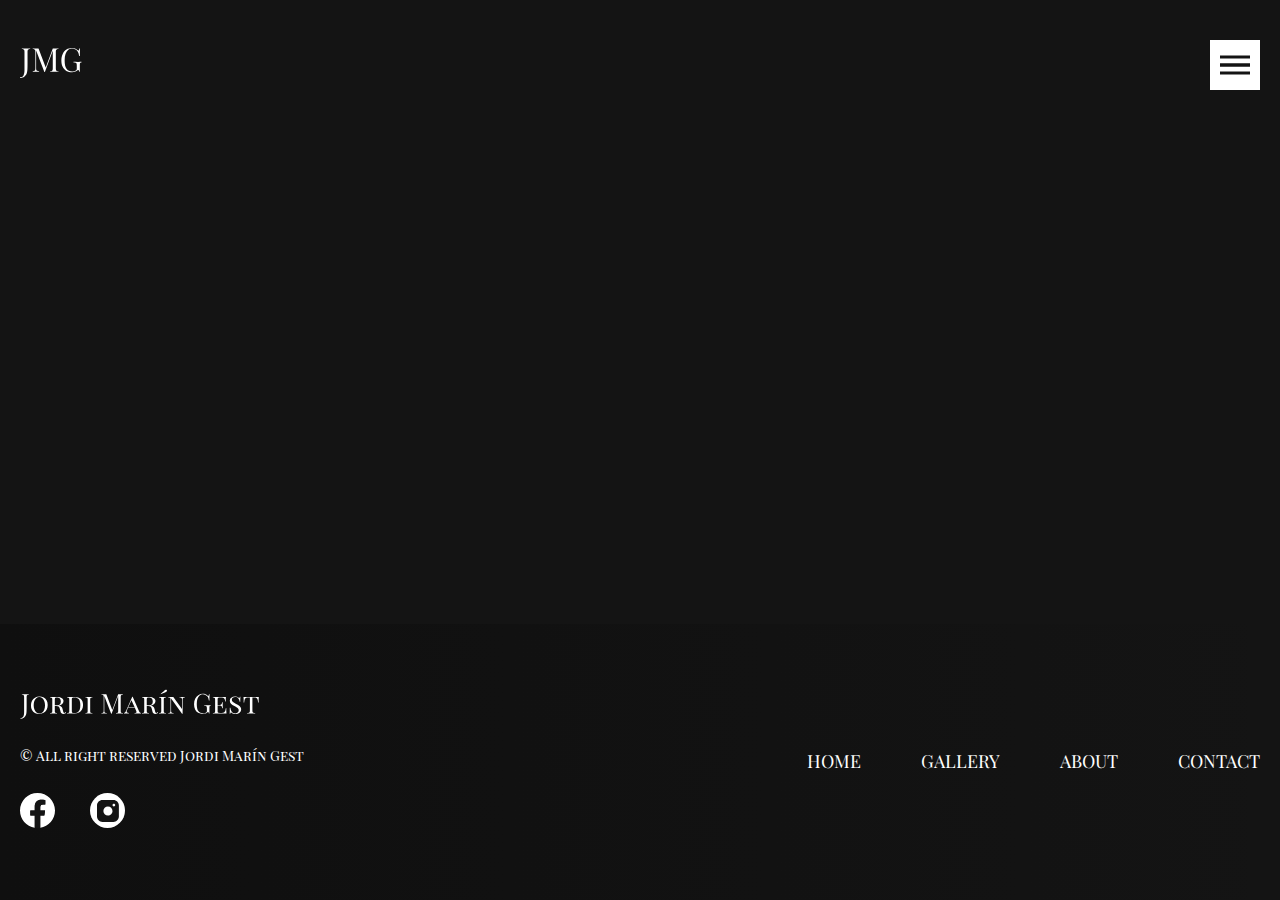
==== about.html @ 3aa8f5f9 "add gallery" ====
<!DOCTYPE html>
<html lang="en">

<head>
  <meta charset="UTF-8">
  <meta http-equiv="X-UA-Compatible" content="IE=edge">
  <meta name="viewport" content="width=device-width, initial-scale=1.0">
  <title>Jordi Marin Gest</title>
  <link rel="icon" type="image/x-icon" href="img/favicon.png">
  <link rel="stylesheet" href="css/lib/aos.css">
  <link rel="stylesheet" href="css/lib/fancybox.css">
  <link rel="stylesheet" href="css/style.css">
</head>

<body>
  <div class="pagewrapper">
    <header class="header">
      <div class="container">
        <div class="header__inner">
          <div class="header__logo" data-aos="fade">
            <a href="index.html">
              <img src="img/svg/logo_short.svg" alt="icon">
            </a>
          </div>
          <div class="header__burger">
            <button class="burger burger2">
              <span></span>
            </button>
          </div>
          <div class="header__menu">
            <ul class="menu">
              <li>
                <a href="#">
                  home
                </a>
              </li>
              <li>
                <a href="#">
                  about
                </a>
              </li>
              <li>
                <a href="#">
                  GALLERY
                </a>
              </li>
              <li>
                <a href="#">
                  contact
                </a>
              </li>
            </ul>
            <ul class="socials">
              <li>
                <a href="https://www.facebook.com/profile.php?id=100067167840448">
                  <img src="img/svg/facebook.svg" alt="">
                </a>
              </li>
              <li>
                <a href="https://www.instagram.com/jordimaringest/?hl=en">
                  <img src="img/svg/instagram.svg" alt="">
                </a>
              </li>
            </ul>
          </div>
        </div>
      </div>
    </header>

    <main class="main">

      <section class="aboutpage">
        <div class="container">
          <div class="container">

          </div>
        </div>
      </section>


    </main>

    <footer class="footer">
      <div class="container">
        <div class="footer__inner">
          <div class="footer__left">
            <div class="footer__logo">
              <a href="index.html">
                <img src="img/svg/logo.svg" alt="logo">
              </a>
            </div>
            <div class="footer__copy">
              <p>
                © All right reserved Jordi Marín Gest
              </p>
            </div>
            <div class="footer__social">
              <ul>
                <li>
                  <a href="https://www.facebook.com/profile.php?id=100067167840448">
                    <img src="img/svg/facebook.svg" alt="icon">
                  </a>
                </li>
                <li>
                  <a href="https://www.instagram.com/jordimaringest/?hl=en">
                    <img src="img/svg/instagram.svg" alt="icon">
                  </a>
                </li>
              </ul>
            </div>

          </div>
          <div class="footer__right">
            <div class="footer__logo-mobile">
              <a href="index.html">
                <img src="img/svg/logo.svg" alt="logo">
              </a>
            </div>
            <div class="footer__menu">
              <ul>
                <li>
                  <a href="#">
                    home
                  </a>
                </li>
                <li>
                  <a href="#">
                    gallery
                  </a>
                </li>
                <li>
                  <a href="#">
                    about
                  </a>
                </li>
                <li>
                  <a href="#">
                    contact
                  </a>
                </li>
              </ul>
            </div>
          </div>
        </div>
      </div>
    </footer>
  </div>


  <script src="js/lib/jquery.js"></script>
  <script src="js/lib/aos.js"></script>
  <script src="js/lib/fancybox.umd.js"></script>
  <script src="js/main.js"></script>


</body>

</html>
---- css/style.css ----
@import url("https://fonts.googleapis.com/css2?family=Playfair+Display+SC:wght@400;700&family=Playfair+Display:wght@400;500&display=swap");html{-webkit-box-sizing:border-box;box-sizing:border-box}*,:after,:before{-webkit-box-sizing:inherit;box-sizing:inherit}body,html{height:100%}a{text-decoration:none;color:inherit}a:hover{color:inherit}button:focus,input:focus{outline:transparent}li{margin:0;padding:0;list-style:none}h1,h2,h3,h4,h5,h6,li,ol,p,ul{margin:0;padding:0}body{margin:0;padding:0;position:relative;overflow-x:hidden;min-width:320px;max-width:100vw;cursor:default;font-weight:400;background:#141414;font-family:"Playfair Display",serif}.main{-webkit-box-flex:1;-ms-flex:1 1 auto;flex:1 1 auto}.pagewrapper{min-height:100%;display:-webkit-box;display:-ms-flexbox;display:flex;-webkit-box-orient:vertical;-webkit-box-direction:normal;-ms-flex-direction:column;flex-direction:column;position:relative;overflow:hidden}.container{padding:0 20px;max-width:1460px;width:100%;margin:0 auto}@media (max-width:1200px){.container{max-width:1140px}}@media (max-width:992px){.container{max-width:960px}}@media (max-width:768px){.container{max-width:720px}}@media (max-width:576px){.container{padding:0 12px;max-width:540px}}.heroscreen{width:100%;height:100vh;background-attachment:fixed;background-position:center;background-size:cover}.heroscreen img{width:100%;height:100%}.about{padding:90px 0 130px;background-attachment:fixed;background-position:center;background-size:cover}.about__inner{text-align:center}.about__inner-photo{width:270px;height:270px;overflow:hidden;margin:0 auto 56px}.about__inner-photo img{width:100%;height:100%;-o-object-fit:cover;object-fit:cover;-o-object-position:center;object-position:center}.about__inner-title h2{color:#FFF;font-size:26px;font-style:normal;font-weight:500;line-height:170%;text-transform:uppercase;margin-bottom:25px}.about__inner-content{max-width:1010px;text-align:center;margin:0 auto 40px}.about__inner-content p{color:#FFF;font-size:18px;font-style:normal;font-weight:400;line-height:170%;margin-bottom:20px}.about__inner-btn a{display:-webkit-inline-box;display:-ms-inline-flexbox;display:inline-flex;-webkit-box-align:center;-ms-flex-align:center;align-items:center;-webkit-box-pack:center;-ms-flex-pack:center;justify-content:center;padding:12px 164px;color:#141414;font-size:18px;font-style:normal;font-weight:600;line-height:170%;text-transform:capitalize;border-radius:5px;background:#FFF;-webkit-transition:0.3s;transition:0.3s}.about__inner-btn a:hover{-webkit-transform:translateY(-6px);transform:translateY(-6px);letter-spacing:1px;background:#141414;color:#fff}.gallery{background:#141414;padding:100px 0 130px}.gallery__inner{text-align:center}.gallery__inner-title h2{color:#FFF;font-family:"Playfair Display SC",serif;font-size:40px;font-style:normal;line-height:normal;margin-bottom:70px}.gallery__inner-photo{width:410px;height:410px;overflow:hidden;border-radius:50%;margin:0 auto}.gallery__inner-photo a{display:block;-webkit-transition:0.3s;transition:0.3s}.gallery__inner-photo a:hover{-webkit-filter:brightness(60%);filter:brightness(60%)}.gallery__inner-photo img{width:100%;height:100%;-o-object-fit:cover;object-fit:cover}.contact{padding:96px 0 186px;background-attachment:fixed;background-position:center;background-size:cover}.contact__inner{width:480px;margin-left:100px}.contact__inner-title h2{color:#FFF;font-family:"Playfair Display SC",serif;font-size:40px;font-style:normal;line-height:normal;margin-bottom:40px}.contact__inner-descr{margin-bottom:40px}.contact__inner-descr p{color:#FFF;font-size:17px;font-style:normal;line-height:170%}.contact__inner-descr a{color:#C9C9C9;font-size:18px;font-style:normal;line-height:170%;-webkit-transition:0.3s;transition:0.3s}.contact__inner-descr a:hover{-webkit-filter:brightness(150%);filter:brightness(150%)}.contact__inner-form{width:100%}.contact__inner-form form{width:100%;-webkit-box-pack:justify;-ms-flex-pack:justify;justify-content:space-between;display:-webkit-box;display:-ms-flexbox;display:flex;-ms-flex-wrap:wrap;flex-wrap:wrap}.inputfield{width:49%;margin-bottom:20px}.inputfield input{width:100%;padding:15px;border-radius:5px;border:1px solid #FFF;color:#FFF;font-size:18px;font-style:normal;line-height:170%;background:transparent}.inputfield input::-webkit-input-placeholder{color:#FFF;-webkit-transition:0.3s;transition:0.3s}.inputfield input::-moz-placeholder{color:#FFF;-moz-transition:0.3s;transition:0.3s}.inputfield input:-ms-input-placeholder{color:#FFF;-ms-transition:0.3s;transition:0.3s}.inputfield input::-ms-input-placeholder{color:#FFF;-ms-transition:0.3s;transition:0.3s}.inputfield input::placeholder{color:#FFF;-webkit-transition:0.3s;transition:0.3s}.inputfield input:focus::-webkit-input-placeholder{opacity:0}.inputfield input:focus::-moz-placeholder{opacity:0}.inputfield input:focus:-ms-input-placeholder{opacity:0}.inputfield input:focus::-ms-input-placeholder{opacity:0}.inputfield input:focus::placeholder{opacity:0}.inputfield-message{margin-bottom:35px;width:100%}.inputfield-message textarea{width:100%;height:156px;resize:none;padding:15px;background:transparent;border-radius:5px;border:1px solid #FFF;color:#FFF}.inputfield-message textarea::-webkit-input-placeholder{color:#FFF;-webkit-transition:0.3s;transition:0.3s}.inputfield-message textarea::-moz-placeholder{color:#FFF;-moz-transition:0.3s;transition:0.3s}.inputfield-message textarea:-ms-input-placeholder{color:#FFF;-ms-transition:0.3s;transition:0.3s}.inputfield-message textarea::-ms-input-placeholder{color:#FFF;-ms-transition:0.3s;transition:0.3s}.inputfield-message textarea::placeholder{color:#FFF;-webkit-transition:0.3s;transition:0.3s}.inputfield-message textarea:focus::-webkit-input-placeholder{opacity:0}.inputfield-message textarea:focus::-moz-placeholder{opacity:0}.inputfield-message textarea:focus:-ms-input-placeholder{opacity:0}.inputfield-message textarea:focus::-ms-input-placeholder{opacity:0}.inputfield-message textarea:focus::placeholder{opacity:0}.formbtn{width:100%;height:55px;display:-webkit-box;display:-ms-flexbox;display:flex;-webkit-box-align:center;-ms-flex-align:center;align-items:center;-webkit-box-pack:center;-ms-flex-pack:center;justify-content:center;border-radius:5px;border:1px solid #FFF;color:#FFF;font-size:18px;font-style:normal;font-weight:600;line-height:170%;outline:none;background:transparent;-webkit-transition:0.3s;transition:0.3s}.formbtn:hover{-webkit-transform:translateY(-8px);transform:translateY(-8px);letter-spacing:2px;background:#fff;color:#141414}@media (max-width:992.8px){.contact{background-position:80%,0%;padding:80px 0 100px;position:relative}.contact:after{content:"";position:absolute;top:0;left:0;height:100%;width:100%;background:linear-gradient(89deg,#0F0F0F 0%,rgba(20,20,20,0) 100%)}.contact__inner{position:relative;z-index:2}.contact__inner-title h2{font-size:38px}.gallery__inner-title h2{font-size:38px}.gallery__inner-photo{width:330px;height:330px}.gallery{padding:60px 0 100px}}@media (max-width:767.8px){.contact__inner{width:100%;margin:0}.gallery__inner-title h2{font-size:36px}.about__inner-content p{font-size:16px;margin-bottom:10px}.about{padding:85px 0 85px}.about__inner-photo{width:200px;height:200px;margin:0 auto 40px}}@media (max-width:575.8px){.contact{padding:55px 0 80px}.inputfield{width:100%}.inputfield-message{margin-bottom:25px}.contact__inner-title h2{font-size:30px;margin-bottom:30px}.gallery{padding:50px 0 80px}.gallery__inner-photo{width:293px;height:293px}.gallery__inner-title h2{font-size:30px;margin-bottom:75px}.about__inner-photo{width:168px;height:168px;margin:0 auto 30px}.about__inner-content p{font-size:15px}.about__inner-content{margin:0 auto 30px}.about__inner-title h2{font-size:24px;margin-bottom:20px}.about__inner-btn a{font-size:16px;font-weight:500;padding:10px;width:100%}}.gallerypage{padding:130px 0 175px}.gallerypage__title{margin-bottom:39px;text-align:center;padding:0 20px}.gallerypage__title h1{color:#FFF;font-family:"Playfair Display SC",serif;font-size:50px;font-style:normal;line-height:normal}.gallerypage__inner{display:-webkit-box;display:-ms-flexbox;display:flex;-webkit-box-align:center;-ms-flex-align:center;align-items:center;-ms-flex-wrap:wrap;flex-wrap:wrap;gap:31px}.gallerypage__item{width:calc(25% - 24px);border-radius:20px;overflow:hidden;max-height:331px;height:21vw}.gallerypage__item a{display:block;position:relative}.gallerypage__item span{position:absolute;cursor:pointer;top:0;left:0;background:rgba(0,0,0,0.7);color:#FFF;font-size:26px;font-style:normal;font-weight:600;line-height:normal;text-transform:uppercase;width:100%;height:100%;display:-webkit-box;display:-ms-flexbox;display:flex;-webkit-box-align:center;-ms-flex-align:center;align-items:center;-webkit-box-pack:center;-ms-flex-pack:center;justify-content:center;-webkit-transition:0.4s;transition:0.4s;z-index:-1;visibility:hidden;opacity:0}.gallerypage__item:hover span{z-index:1;visibility:visible;opacity:1}.gallerypage__item:hover img{-webkit-transform:scale(1.08);transform:scale(1.08)}.gallerypage__item img{width:100%;height:100%;-o-object-fit:cover;object-fit:cover;-webkit-transition:0.4s;transition:0.4s}.fancybox__button--close{border:1px solid #fff;border-radius:5px;width:50px;height:50px;top:40px;right:50px;position:absolute;-webkit-transition:0.3s;transition:0.3s}.fancybox__button--close:hover{background-color:rgba(255,255,255,0.1)}.fancybox__button--fullscreen,.fancybox__button--slideshow,.fancybox__button--thumbs,.fancybox__button--zoom,.fancybox__thumbs,.fancybox__toolbar__items--left{display:none}.fancybox__caption{padding:30px 10px 10px}.fancybox__caption h3{font-family:"Playfair Display SC",serif;color:#FFF;font-size:30px;font-style:normal;font-weight:400;line-height:normal;margin-bottom:18px}.fancybox__caption p{color:rgba(255,255,255,0.7);font-size:18px;font-style:normal;font-weight:400;line-height:170%}@media (max-width:1199.8px){.gallerypage__inner{gap:20px}.gallerypage__item{width:calc(25% - 15px)}}@media (max-width:991.8px){.gallerypage__item{width:calc(33% - 12px);height:29vw}.gallerypage{padding:120px 0 100px}.gallerypage__title{margin-bottom:25px}.gallerypage__title h1{font-size:38px}}@media (max-width:767.8px){.gallerypage__title h1{font-size:32px}.gallerypage__item{width:calc(50% - 10px);height:35vw}.gallerypage{padding:110px 0 80px}}@media (max-width:575.8px){.gallerypage__item{width:100%;height:90vw}}.header{position:fixed;z-index:5;width:100%;padding:40px 0;top:0;left:0;-webkit-transition:0.4s;transition:0.4s}.header.change-bg{background-color:rgba(0,0,0,0.9)}.header__inner{display:-webkit-box;display:-ms-flexbox;display:flex;-webkit-box-align:center;-ms-flex-align:center;align-items:center;-webkit-box-pack:justify;-ms-flex-pack:justify;justify-content:space-between}.header__logo a{display:block}.header__logo a img{height:30px;background-size:cover}.header__burger{background:#FFF;width:50px;height:50px;cursor:pointer;position:relative;z-index:99}button.burger{display:inline-block;padding:15px 10px;width:30px;height:19px;border:none;background:transparent;position:absolute;cursor:pointer;padding:0;top:50%;left:50%;-webkit-transform:translate(-50%,-50%);transform:translate(-50%,-50%)}button.burger:focus{outline:none}button.burger.burger2 span,button.burger.burger2:after,button.burger.burger2:before{width:100%;height:3px;position:absolute;display:block;background:#141414;right:0}button.burger.burger2:after,button.burger.burger2:before{content:"";-webkit-transition:0.3s width 0.4s;transition:0.3s width 0.4s}button.burger.burger2:after{top:0px;left:0px;margin-top:0px}button.burger.burger2:before{bottom:0px;right:0px;margin-bottom:0px}button.burger.burger2 span{top:50%;margin-top:-2px;-webkit-transition:-webkit-transform 0.3s;transition:-webkit-transform 0.3s;transition:transform 0.3s;transition:transform 0.3s,-webkit-transform 0.3s}button.burger.burger2 span:before{content:"";background:#141414;width:100%;height:3px;position:absolute;left:0px;-webkit-transition:-webkit-transform 0.3s;transition:-webkit-transform 0.3s;transition:transform 0.3s;transition:transform 0.3s,-webkit-transform 0.3s}button.burger.burger2.on:after{-webkit-transition:all 0.2s;transition:all 0.2s;width:0%;left:0px}button.burger.burger2.on:before{-webkit-transition:all 0.2s;transition:all 0.2s;width:0%;right:0px}button.burger.burger2.on span{-webkit-transform:rotate(45deg);transform:rotate(45deg);-webkit-transition:0.3s -webkit-transform 0.4s;transition:0.3s -webkit-transform 0.4s;transition:0.3s transform 0.4s;transition:0.3s transform 0.4s,0.3s -webkit-transform 0.4s}button.burger.burger2.on span:before{-webkit-transform:rotate(-90deg);transform:rotate(-90deg);-webkit-transition:0.3s -webkit-transform 0.4s;transition:0.3s -webkit-transform 0.4s;transition:0.3s transform 0.4s;transition:0.3s transform 0.4s,0.3s -webkit-transform 0.4s}.header__menu{position:fixed;display:-webkit-box;display:-ms-flexbox;display:flex;-webkit-box-orient:vertical;-webkit-box-direction:normal;-ms-flex-direction:column;flex-direction:column;text-align:center;-webkit-box-align:center;-ms-flex-align:center;align-items:center;-webkit-box-pack:center;-ms-flex-pack:center;justify-content:center;top:0;left:0;width:100%;height:100vh;height:100%;background:rgba(20,20,20,0.98);-webkit-transition:0.5s 0.5s;transition:0.5s 0.5s;visibility:hidden;z-index:-1;opacity:0;overflow:auto}.header__menu-wrapper{min-height:100%}.header__menu .menu li{color:#FFF;font-size:35px;font-style:normal;line-height:normal;margin-bottom:45px;opacity:0;font-family:"Playfair Display SC",serif;-webkit-transition:0.4s;transition:0.4s}.header__menu .menu li a{-webkit-transition:0.4s;transition:0.4s}.header__menu .menu li a:hover{opacity:0.6}.header__menu .socials{display:-webkit-box;display:-ms-flexbox;display:flex;-webkit-box-pack:center;-ms-flex-pack:center;justify-content:center;margin-top:35px;-webkit-transition:0.4s;transition:0.4s;opacity:0}.header__menu .socials img{width:35px;height:35px;background-size:cover}.header__menu .socials a{-webkit-filter:brightness(50%);filter:brightness(50%);-webkit-transition:0.3s;transition:0.3s}.header__menu .socials a:hover{-webkit-filter:brightness(100%);filter:brightness(100%)}.header__menu .socials li+li{margin-left:35px}.header__menu.show{opacity:1;visibility:visible;z-index:1;-webkit-transition:0.5s;transition:0.5s}.header__menu.show .menu li{opacity:1}.header__menu.show .menu li:first-child{-webkit-transition:0.8s 0.4s;transition:0.8s 0.4s}.header__menu.show .menu li:nth-child(2){-webkit-transition:0.8s 0.6s;transition:0.8s 0.6s}.header__menu.show .menu li:nth-child(3){-webkit-transition:0.8s 0.8s;transition:0.8s 0.8s}.header__menu.show .menu li:nth-child(4){-webkit-transition:0.8s 1s;transition:0.8s 1s}.header__menu.show .socials{opacity:1;-webkit-transition:0.8s 1.2s;transition:0.8s 1.2s}@media (max-width:991.8px){.header__logo a img{height:25px}}@media (max-width:767.8px){.header__menu .menu li{font-size:25px}.header{padding:30px 0}.header__burger{width:40px;height:40px}button.burger{width:24px;height:19px}}@media (max-width:374.8px){.header__logo a img{height:26px}}.footer{padding:65px 0 68px;background:-webkit-gradient(linear,left top,right top,from(#0F0F0F),to(rgba(20,20,20,0)));background:linear-gradient(90deg,#0F0F0F 0%,rgba(20,20,20,0) 100%)}.footer__inner{display:-webkit-box;display:-ms-flexbox;display:flex;-webkit-box-align:center;-ms-flex-align:center;align-items:center;-webkit-box-pack:justify;-ms-flex-pack:justify;justify-content:space-between}.footer__logo{height:30px;margin-bottom:25px}.footer__logo img{height:100%;background-size:cover}.footer__copy{margin-bottom:25px}.footer__copy p{color:#FFF;font-family:"Playfair Display SC",serif;font-size:14px;font-style:normal;line-height:170%}.footer__social ul{display:-webkit-box;display:-ms-flexbox;display:flex;-webkit-box-align:center;-ms-flex-align:center;align-items:center}.footer__social img{width:35px;height:35px;background-size:cover}.footer__social li+li{margin-left:35px}.footer__social li a{display:block;-webkit-transition:0.3s;transition:0.3s}.footer__social li a:hover{opacity:0.7}.footer__menu ul{display:-webkit-box;display:-ms-flexbox;display:flex;-webkit-box-align:center;-ms-flex-align:center;align-items:center}.footer__menu li a{color:#FFF;font-size:18px;font-style:normal;line-height:normal;text-transform:uppercase;-webkit-transition:0.3s;transition:0.3s}.footer__menu li a:hover{opacity:0.7}.footer__menu li+li{margin-left:60px}.footer__logo-mobile{display:none}@media (max-width:991.8px){.footer__logo-mobile{display:block;margin-bottom:65px}.footer__logo-mobile a{display:block;height:30px}.footer__logo-mobile a img{height:100%;background-size:cover}.footer__inner{-ms-flex-wrap:wrap;flex-wrap:wrap}.footer__logo{display:none}.footer__left{-webkit-box-ordinal-group:3;-ms-flex-order:2;order:2;width:100%;display:-webkit-box;display:-ms-flexbox;display:flex;-ms-flex-wrap:wrap;flex-wrap:wrap}.footer__social{-webkit-box-ordinal-group:2;-ms-flex-order:1;order:1;width:100%;margin-bottom:65px}.footer__copy{-webkit-box-ordinal-group:3;-ms-flex-order:2;order:2;width:100%}.footer__right{-webkit-box-ordinal-group:2;-ms-flex-order:1;order:1;width:100%;margin-bottom:65px}.footer{padding:50px 0 40px}}@media (max-width:575.8px){.footer{padding:50px 0 15px}.footer__logo-mobile a{height:30px;text-align:center}.footer__social ul{width:100%;-webkit-box-pack:center;-ms-flex-pack:center;justify-content:center}.footer__copy p{text-align:center}.footer__menu ul{-ms-flex-wrap:wrap;flex-wrap:wrap}.footer__menu ul li{width:100%;text-align:center}.footer__menu ul li+li{margin:20px 0 0}}
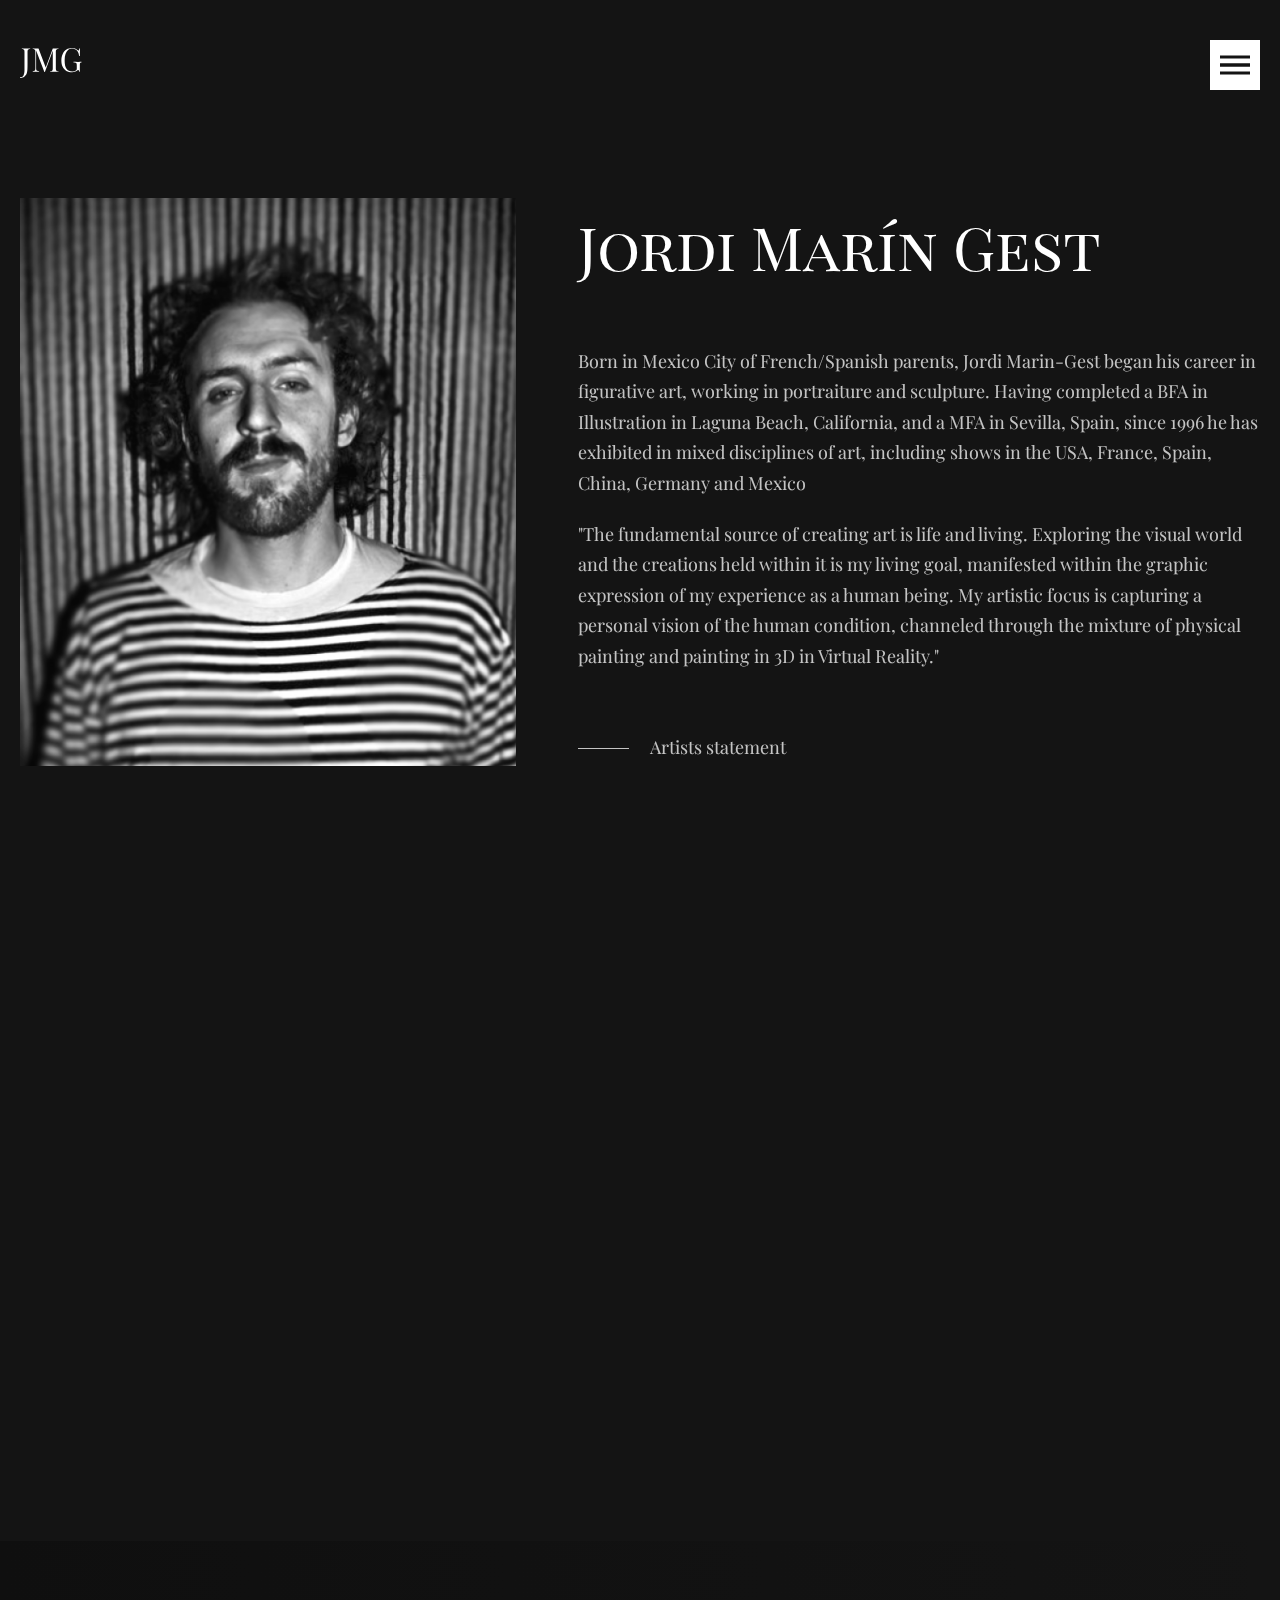
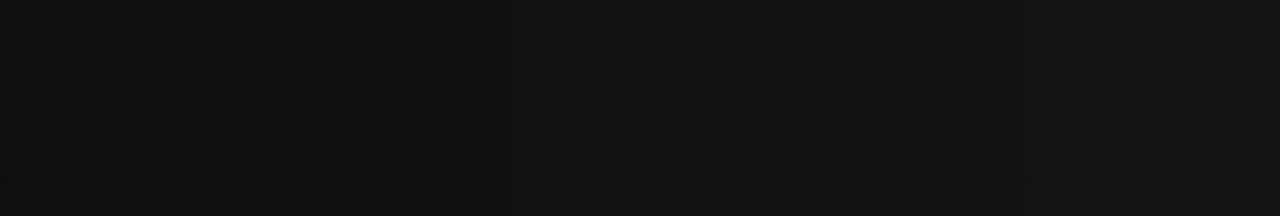
==== commit 42071836: "add about page" ====
--- a/about.html
+++ b/about.html
@@ -30,22 +30,22 @@
           <div class="header__menu">
             <ul class="menu">
               <li>
-                <a href="#">
+                <a href="index.html">
                   home
                 </a>
               </li>
               <li>
-                <a href="#">
+                <a href="about.html">
                   about
                 </a>
               </li>
               <li>
-                <a href="#">
+                <a href="gallery.html">
                   GALLERY
                 </a>
               </li>
               <li>
-                <a href="#">
+                <a href="#contact">
                   contact
                 </a>
               </li>
@@ -71,7 +71,72 @@
 
       <section class="aboutpage">
         <div class="container">
-          <div class="container">
+          <div class="aboutpage__inner">
+            <div class="aboutpage__inner-left" data-aos="fade">
+              <div class="aboutpage__mobile-title">
+                <h2>
+                  Jordi Marín Gest
+                </h2>
+              </div>
+              <img src="img/aboutpage_photo.png" alt="photo">
+            </div>
+            <div class="aboutpage__inner-right" data-aos="fade">
+              <h1>
+                Jordi Marín Gest
+              </h1>
+              <p>
+                Born in Mexico City of French/Spanish parents, Jordi Marin-Gest began his career in figurative art,
+                working in portraiture and sculpture. Having completed a BFA in Illustration in Laguna Beach,
+                California, and a MFA in Sevilla, Spain, since 1996 he has exhibited in mixed disciplines of art,
+                including shows in the USA, France, Spain, China, Germany and Mexico
+              </p>
+              <p>
+                "The fundamental source of creating art is life and living. Exploring the visual world and the creations
+                held within it is my living goal, manifested within the graphic expression of my experience as a human
+                being. My artistic focus is capturing a personal vision of the human condition, channeled through the
+                mixture of physical painting and painting in 3D in Virtual Reality."
+              </p>
+              <span>
+                Artists statement
+              </span>
+            </div>
+            <div class="aboutpage__inner-content" data-aos="fade">
+              <p>
+                Lorem ipsum dolor sit amet, consectetur adipiscing elit. Vivamus ante velit, fermentum a fringilla at,
+                pharetra non augue. Sed massa dolor, ultricies sit amet scelerisque eu, scelerisque eu ante. Nullam
+                sagittis, est sit amet fermentum euismod, leo magna blandit nisl, nec dapibus nunc enim sed magna.
+                Nullam eget lorem tempor, finibus augue nec, vestibulum ligula. Praesent tincidunt tempor quam a ornare.
+                Ut pulvinar et nunc dapibus sodales. Fusce vel urna imperdiet, consectetur tortor non, faucibus dui.
+                Vestibulum vel mollis nulla. Vivamus tempor, dolor eget rutrum porta, ipsum libero dignissim lectus, ac
+                eleifend erat turpis non justo. Sed vestibulum dolor eu ex ultrices imperdiet. Donec vel suscipit ex, in
+                suscipit dolor. Fusce posuere pretium turpis at tincidunt. Fusce facilisis nisl nec ante ultrices
+                viverra. Etiam porttitor nunc ipsum, non iaculis sem tincidunt et.
+              </p>
+              <p>
+                Pellentesque habitant morbi tristique senectus et netus et malesuada fames ac turpis egestas. Nullam
+                vehicula sed dui ac accumsan. Maecenas lacinia ante ac gravida placerat. Sed eget dolor vitae dolor
+                pulvinar ultricies id quis risus. Vivamus imperdiet tempor dui varius iaculis. Etiam non eleifend sem.
+                Mauris erat sem, tempor vel dui eget, lacinia malesuada ipsum. Fusce at nunc a magna bibendum rutrum.
+                Donec dapibus turpis fringilla eros viverra, a pulvinar felis sollicitudin. Etiam commodo, mi eu dapibus
+                accumsan, ipsum sapien efficitur nibh, sit amet tincidunt purus dolor in purus. Morbi sit amet massa
+                orci.
+              </p>
+              <p>
+                Nulla eget arcu sed lectus scelerisque dictum et vitae mi. Maecenas lectus dui, aliquet id convallis
+                vel, vestibulum non mauris. Curabitur sed nisi ultrices, viverra mi eget, tempor nisi. Maecenas mattis
+                eu leo nec egestas. Duis non fermentum odio, vel tristique sem. Integer sagittis pulvinar imperdiet.
+                Fusce quis velit vel ligula consectetur ornare.
+              </p>
+              <p>
+                Suspendisse sagittis faucibus augue at lacinia. Ut ex dui, bibendum vel elementum vel, auctor sit amet
+                tortor. Lorem ipsum dolor sit amet, consectetur adipiscing elit. Vestibulum leo nisi, ornare a
+                sollicitudin vitae, fermentum ut augue. Curabitur vitae lectus vitae arcu pulvinar rhoncus eget vitae
+                augue. Donec venenatis, velit ut elementum tempus, urna justo elementum libero, sed iaculis odio tellus
+                sed eros. Nullam dui erat, imperdiet quis eros ut, varius interdum libero. Fusce luctus erat sit amet
+                felis euismod suscipit. Etiam sed efficitur est. Nullam volutpat mi magna, ut blandit eros commodo eu.
+                Nullam imperdiet lectus in ex blandit elementum. Fusce a elementum lacus.
+              </p>
+            </div>
 
           </div>
         </div>
@@ -82,7 +147,7 @@
 
     <footer class="footer">
       <div class="container">
-        <div class="footer__inner">
+        <div class="footer__inner" data-aos="fade">
           <div class="footer__left">
             <div class="footer__logo">
               <a href="index.html">
@@ -119,22 +184,22 @@
             <div class="footer__menu">
               <ul>
                 <li>
-                  <a href="#">
+                  <a href="index.html">
                     home
                   </a>
                 </li>
                 <li>
-                  <a href="#">
+                  <a href="gallery.html">
                     gallery
                   </a>
                 </li>
                 <li>
-                  <a href="#">
+                  <a href="about.html">
                     about
                   </a>
                 </li>
                 <li>
-                  <a href="#">
+                  <a href="#contact">
                     contact
                   </a>
                 </li>
--- a/css/style.css
+++ b/css/style.css
@@ -1 +1 @@
-@import url("https://fonts.googleapis.com/css2?family=Playfair+Display+SC:wght@400;700&family=Playfair+Display:wght@400;500&display=swap");html{-webkit-box-sizing:border-box;box-sizing:border-box}*,:after,:before{-webkit-box-sizing:inherit;box-sizing:inherit}body,html{height:100%}a{text-decoration:none;color:inherit}a:hover{color:inherit}button:focus,input:focus{outline:transparent}li{margin:0;padding:0;list-style:none}h1,h2,h3,h4,h5,h6,li,ol,p,ul{margin:0;padding:0}body{margin:0;padding:0;position:relative;overflow-x:hidden;min-width:320px;max-width:100vw;cursor:default;font-weight:400;background:#141414;font-family:"Playfair Display",serif}.main{-webkit-box-flex:1;-ms-flex:1 1 auto;flex:1 1 auto}.pagewrapper{min-height:100%;display:-webkit-box;display:-ms-flexbox;display:flex;-webkit-box-orient:vertical;-webkit-box-direction:normal;-ms-flex-direction:column;flex-direction:column;position:relative;overflow:hidden}.container{padding:0 20px;max-width:1460px;width:100%;margin:0 auto}@media (max-width:1200px){.container{max-width:1140px}}@media (max-width:992px){.container{max-width:960px}}@media (max-width:768px){.container{max-width:720px}}@media (max-width:576px){.container{padding:0 12px;max-width:540px}}.heroscreen{width:100%;height:100vh;background-attachment:fixed;background-position:center;background-size:cover}.heroscreen img{width:100%;height:100%}.about{padding:90px 0 130px;background-attachment:fixed;background-position:center;background-size:cover}.about__inner{text-align:center}.about__inner-photo{width:270px;height:270px;overflow:hidden;margin:0 auto 56px}.about__inner-photo img{width:100%;height:100%;-o-object-fit:cover;object-fit:cover;-o-object-position:center;object-position:center}.about__inner-title h2{color:#FFF;font-size:26px;font-style:normal;font-weight:500;line-height:170%;text-transform:uppercase;margin-bottom:25px}.about__inner-content{max-width:1010px;text-align:center;margin:0 auto 40px}.about__inner-content p{color:#FFF;font-size:18px;font-style:normal;font-weight:400;line-height:170%;margin-bottom:20px}.about__inner-btn a{display:-webkit-inline-box;display:-ms-inline-flexbox;display:inline-flex;-webkit-box-align:center;-ms-flex-align:center;align-items:center;-webkit-box-pack:center;-ms-flex-pack:center;justify-content:center;padding:12px 164px;color:#141414;font-size:18px;font-style:normal;font-weight:600;line-height:170%;text-transform:capitalize;border-radius:5px;background:#FFF;-webkit-transition:0.3s;transition:0.3s}.about__inner-btn a:hover{-webkit-transform:translateY(-6px);transform:translateY(-6px);letter-spacing:1px;background:#141414;color:#fff}.gallery{background:#141414;padding:100px 0 130px}.gallery__inner{text-align:center}.gallery__inner-title h2{color:#FFF;font-family:"Playfair Display SC",serif;font-size:40px;font-style:normal;line-height:normal;margin-bottom:70px}.gallery__inner-photo{width:410px;height:410px;overflow:hidden;border-radius:50%;margin:0 auto}.gallery__inner-photo a{display:block;-webkit-transition:0.3s;transition:0.3s}.gallery__inner-photo a:hover{-webkit-filter:brightness(60%);filter:brightness(60%)}.gallery__inner-photo img{width:100%;height:100%;-o-object-fit:cover;object-fit:cover}.contact{padding:96px 0 186px;background-attachment:fixed;background-position:center;background-size:cover}.contact__inner{width:480px;margin-left:100px}.contact__inner-title h2{color:#FFF;font-family:"Playfair Display SC",serif;font-size:40px;font-style:normal;line-height:normal;margin-bottom:40px}.contact__inner-descr{margin-bottom:40px}.contact__inner-descr p{color:#FFF;font-size:17px;font-style:normal;line-height:170%}.contact__inner-descr a{color:#C9C9C9;font-size:18px;font-style:normal;line-height:170%;-webkit-transition:0.3s;transition:0.3s}.contact__inner-descr a:hover{-webkit-filter:brightness(150%);filter:brightness(150%)}.contact__inner-form{width:100%}.contact__inner-form form{width:100%;-webkit-box-pack:justify;-ms-flex-pack:justify;justify-content:space-between;display:-webkit-box;display:-ms-flexbox;display:flex;-ms-flex-wrap:wrap;flex-wrap:wrap}.inputfield{width:49%;margin-bottom:20px}.inputfield input{width:100%;padding:15px;border-radius:5px;border:1px solid #FFF;color:#FFF;font-size:18px;font-style:normal;line-height:170%;background:transparent}.inputfield input::-webkit-input-placeholder{color:#FFF;-webkit-transition:0.3s;transition:0.3s}.inputfield input::-moz-placeholder{color:#FFF;-moz-transition:0.3s;transition:0.3s}.inputfield input:-ms-input-placeholder{color:#FFF;-ms-transition:0.3s;transition:0.3s}.inputfield input::-ms-input-placeholder{color:#FFF;-ms-transition:0.3s;transition:0.3s}.inputfield input::placeholder{color:#FFF;-webkit-transition:0.3s;transition:0.3s}.inputfield input:focus::-webkit-input-placeholder{opacity:0}.inputfield input:focus::-moz-placeholder{opacity:0}.inputfield input:focus:-ms-input-placeholder{opacity:0}.inputfield input:focus::-ms-input-placeholder{opacity:0}.inputfield input:focus::placeholder{opacity:0}.inputfield-message{margin-bottom:35px;width:100%}.inputfield-message textarea{width:100%;height:156px;resize:none;padding:15px;background:transparent;border-radius:5px;border:1px solid #FFF;color:#FFF}.inputfield-message textarea::-webkit-input-placeholder{color:#FFF;-webkit-transition:0.3s;transition:0.3s}.inputfield-message textarea::-moz-placeholder{color:#FFF;-moz-transition:0.3s;transition:0.3s}.inputfield-message textarea:-ms-input-placeholder{color:#FFF;-ms-transition:0.3s;transition:0.3s}.inputfield-message textarea::-ms-input-placeholder{color:#FFF;-ms-transition:0.3s;transition:0.3s}.inputfield-message textarea::placeholder{color:#FFF;-webkit-transition:0.3s;transition:0.3s}.inputfield-message textarea:focus::-webkit-input-placeholder{opacity:0}.inputfield-message textarea:focus::-moz-placeholder{opacity:0}.inputfield-message textarea:focus:-ms-input-placeholder{opacity:0}.inputfield-message textarea:focus::-ms-input-placeholder{opacity:0}.inputfield-message textarea:focus::placeholder{opacity:0}.formbtn{width:100%;height:55px;display:-webkit-box;display:-ms-flexbox;display:flex;-webkit-box-align:center;-ms-flex-align:center;align-items:center;-webkit-box-pack:center;-ms-flex-pack:center;justify-content:center;border-radius:5px;border:1px solid #FFF;color:#FFF;font-size:18px;font-style:normal;font-weight:600;line-height:170%;outline:none;background:transparent;-webkit-transition:0.3s;transition:0.3s}.formbtn:hover{-webkit-transform:translateY(-8px);transform:translateY(-8px);letter-spacing:2px;background:#fff;color:#141414}@media (max-width:992.8px){.contact{background-position:80%,0%;padding:80px 0 100px;position:relative}.contact:after{content:"";position:absolute;top:0;left:0;height:100%;width:100%;background:linear-gradient(89deg,#0F0F0F 0%,rgba(20,20,20,0) 100%)}.contact__inner{position:relative;z-index:2}.contact__inner-title h2{font-size:38px}.gallery__inner-title h2{font-size:38px}.gallery__inner-photo{width:330px;height:330px}.gallery{padding:60px 0 100px}}@media (max-width:767.8px){.contact__inner{width:100%;margin:0}.gallery__inner-title h2{font-size:36px}.about__inner-content p{font-size:16px;margin-bottom:10px}.about{padding:85px 0 85px}.about__inner-photo{width:200px;height:200px;margin:0 auto 40px}}@media (max-width:575.8px){.contact{padding:55px 0 80px}.inputfield{width:100%}.inputfield-message{margin-bottom:25px}.contact__inner-title h2{font-size:30px;margin-bottom:30px}.gallery{padding:50px 0 80px}.gallery__inner-photo{width:293px;height:293px}.gallery__inner-title h2{font-size:30px;margin-bottom:75px}.about__inner-photo{width:168px;height:168px;margin:0 auto 30px}.about__inner-content p{font-size:15px}.about__inner-content{margin:0 auto 30px}.about__inner-title h2{font-size:24px;margin-bottom:20px}.about__inner-btn a{font-size:16px;font-weight:500;padding:10px;width:100%}}.gallerypage{padding:130px 0 175px}.gallerypage__title{margin-bottom:39px;text-align:center;padding:0 20px}.gallerypage__title h1{color:#FFF;font-family:"Playfair Display SC",serif;font-size:50px;font-style:normal;line-height:normal}.gallerypage__inner{display:-webkit-box;display:-ms-flexbox;display:flex;-webkit-box-align:center;-ms-flex-align:center;align-items:center;-ms-flex-wrap:wrap;flex-wrap:wrap;gap:31px}.gallerypage__item{width:calc(25% - 24px);border-radius:20px;overflow:hidden;max-height:331px;height:21vw}.gallerypage__item a{display:block;position:relative}.gallerypage__item span{position:absolute;cursor:pointer;top:0;left:0;background:rgba(0,0,0,0.7);color:#FFF;font-size:26px;font-style:normal;font-weight:600;line-height:normal;text-transform:uppercase;width:100%;height:100%;display:-webkit-box;display:-ms-flexbox;display:flex;-webkit-box-align:center;-ms-flex-align:center;align-items:center;-webkit-box-pack:center;-ms-flex-pack:center;justify-content:center;-webkit-transition:0.4s;transition:0.4s;z-index:-1;visibility:hidden;opacity:0}.gallerypage__item:hover span{z-index:1;visibility:visible;opacity:1}.gallerypage__item:hover img{-webkit-transform:scale(1.08);transform:scale(1.08)}.gallerypage__item img{width:100%;height:100%;-o-object-fit:cover;object-fit:cover;-webkit-transition:0.4s;transition:0.4s}.fancybox__button--close{border:1px solid #fff;border-radius:5px;width:50px;height:50px;top:40px;right:50px;position:absolute;-webkit-transition:0.3s;transition:0.3s}.fancybox__button--close:hover{background-color:rgba(255,255,255,0.1)}.fancybox__button--fullscreen,.fancybox__button--slideshow,.fancybox__button--thumbs,.fancybox__button--zoom,.fancybox__thumbs,.fancybox__toolbar__items--left{display:none}.fancybox__caption{padding:30px 10px 10px}.fancybox__caption h3{font-family:"Playfair Display SC",serif;color:#FFF;font-size:30px;font-style:normal;font-weight:400;line-height:normal;margin-bottom:18px}.fancybox__caption p{color:rgba(255,255,255,0.7);font-size:18px;font-style:normal;font-weight:400;line-height:170%}@media (max-width:1199.8px){.gallerypage__inner{gap:20px}.gallerypage__item{width:calc(25% - 15px)}}@media (max-width:991.8px){.gallerypage__item{width:calc(33% - 12px);height:29vw}.gallerypage{padding:120px 0 100px}.gallerypage__title{margin-bottom:25px}.gallerypage__title h1{font-size:38px}}@media (max-width:767.8px){.gallerypage__title h1{font-size:32px}.gallerypage__item{width:calc(50% - 10px);height:35vw}.gallerypage{padding:110px 0 80px}}@media (max-width:575.8px){.gallerypage__item{width:100%;height:90vw}}.header{position:fixed;z-index:5;width:100%;padding:40px 0;top:0;left:0;-webkit-transition:0.4s;transition:0.4s}.header.change-bg{background-color:rgba(0,0,0,0.9)}.header__inner{display:-webkit-box;display:-ms-flexbox;display:flex;-webkit-box-align:center;-ms-flex-align:center;align-items:center;-webkit-box-pack:justify;-ms-flex-pack:justify;justify-content:space-between}.header__logo a{display:block}.header__logo a img{height:30px;background-size:cover}.header__burger{background:#FFF;width:50px;height:50px;cursor:pointer;position:relative;z-index:99}button.burger{display:inline-block;padding:15px 10px;width:30px;height:19px;border:none;background:transparent;position:absolute;cursor:pointer;padding:0;top:50%;left:50%;-webkit-transform:translate(-50%,-50%);transform:translate(-50%,-50%)}button.burger:focus{outline:none}button.burger.burger2 span,button.burger.burger2:after,button.burger.burger2:before{width:100%;height:3px;position:absolute;display:block;background:#141414;right:0}button.burger.burger2:after,button.burger.burger2:before{content:"";-webkit-transition:0.3s width 0.4s;transition:0.3s width 0.4s}button.burger.burger2:after{top:0px;left:0px;margin-top:0px}button.burger.burger2:before{bottom:0px;right:0px;margin-bottom:0px}button.burger.burger2 span{top:50%;margin-top:-2px;-webkit-transition:-webkit-transform 0.3s;transition:-webkit-transform 0.3s;transition:transform 0.3s;transition:transform 0.3s,-webkit-transform 0.3s}button.burger.burger2 span:before{content:"";background:#141414;width:100%;height:3px;position:absolute;left:0px;-webkit-transition:-webkit-transform 0.3s;transition:-webkit-transform 0.3s;transition:transform 0.3s;transition:transform 0.3s,-webkit-transform 0.3s}button.burger.burger2.on:after{-webkit-transition:all 0.2s;transition:all 0.2s;width:0%;left:0px}button.burger.burger2.on:before{-webkit-transition:all 0.2s;transition:all 0.2s;width:0%;right:0px}button.burger.burger2.on span{-webkit-transform:rotate(45deg);transform:rotate(45deg);-webkit-transition:0.3s -webkit-transform 0.4s;transition:0.3s -webkit-transform 0.4s;transition:0.3s transform 0.4s;transition:0.3s transform 0.4s,0.3s -webkit-transform 0.4s}button.burger.burger2.on span:before{-webkit-transform:rotate(-90deg);transform:rotate(-90deg);-webkit-transition:0.3s -webkit-transform 0.4s;transition:0.3s -webkit-transform 0.4s;transition:0.3s transform 0.4s;transition:0.3s transform 0.4s,0.3s -webkit-transform 0.4s}.header__menu{position:fixed;display:-webkit-box;display:-ms-flexbox;display:flex;-webkit-box-orient:vertical;-webkit-box-direction:normal;-ms-flex-direction:column;flex-direction:column;text-align:center;-webkit-box-align:center;-ms-flex-align:center;align-items:center;-webkit-box-pack:center;-ms-flex-pack:center;justify-content:center;top:0;left:0;width:100%;height:100vh;height:100%;background:rgba(20,20,20,0.98);-webkit-transition:0.5s 0.5s;transition:0.5s 0.5s;visibility:hidden;z-index:-1;opacity:0;overflow:auto}.header__menu-wrapper{min-height:100%}.header__menu .menu li{color:#FFF;font-size:35px;font-style:normal;line-height:normal;margin-bottom:45px;opacity:0;font-family:"Playfair Display SC",serif;-webkit-transition:0.4s;transition:0.4s}.header__menu .menu li a{-webkit-transition:0.4s;transition:0.4s}.header__menu .menu li a:hover{opacity:0.6}.header__menu .socials{display:-webkit-box;display:-ms-flexbox;display:flex;-webkit-box-pack:center;-ms-flex-pack:center;justify-content:center;margin-top:35px;-webkit-transition:0.4s;transition:0.4s;opacity:0}.header__menu .socials img{width:35px;height:35px;background-size:cover}.header__menu .socials a{-webkit-filter:brightness(50%);filter:brightness(50%);-webkit-transition:0.3s;transition:0.3s}.header__menu .socials a:hover{-webkit-filter:brightness(100%);filter:brightness(100%)}.header__menu .socials li+li{margin-left:35px}.header__menu.show{opacity:1;visibility:visible;z-index:1;-webkit-transition:0.5s;transition:0.5s}.header__menu.show .menu li{opacity:1}.header__menu.show .menu li:first-child{-webkit-transition:0.8s 0.4s;transition:0.8s 0.4s}.header__menu.show .menu li:nth-child(2){-webkit-transition:0.8s 0.6s;transition:0.8s 0.6s}.header__menu.show .menu li:nth-child(3){-webkit-transition:0.8s 0.8s;transition:0.8s 0.8s}.header__menu.show .menu li:nth-child(4){-webkit-transition:0.8s 1s;transition:0.8s 1s}.header__menu.show .socials{opacity:1;-webkit-transition:0.8s 1.2s;transition:0.8s 1.2s}@media (max-width:991.8px){.header__logo a img{height:25px}}@media (max-width:767.8px){.header__menu .menu li{font-size:25px}.header{padding:30px 0}.header__burger{width:40px;height:40px}button.burger{width:24px;height:19px}}@media (max-width:374.8px){.header__logo a img{height:26px}}.footer{padding:65px 0 68px;background:-webkit-gradient(linear,left top,right top,from(#0F0F0F),to(rgba(20,20,20,0)));background:linear-gradient(90deg,#0F0F0F 0%,rgba(20,20,20,0) 100%)}.footer__inner{display:-webkit-box;display:-ms-flexbox;display:flex;-webkit-box-align:center;-ms-flex-align:center;align-items:center;-webkit-box-pack:justify;-ms-flex-pack:justify;justify-content:space-between}.footer__logo{height:30px;margin-bottom:25px}.footer__logo img{height:100%;background-size:cover}.footer__copy{margin-bottom:25px}.footer__copy p{color:#FFF;font-family:"Playfair Display SC",serif;font-size:14px;font-style:normal;line-height:170%}.footer__social ul{display:-webkit-box;display:-ms-flexbox;display:flex;-webkit-box-align:center;-ms-flex-align:center;align-items:center}.footer__social img{width:35px;height:35px;background-size:cover}.footer__social li+li{margin-left:35px}.footer__social li a{display:block;-webkit-transition:0.3s;transition:0.3s}.footer__social li a:hover{opacity:0.7}.footer__menu ul{display:-webkit-box;display:-ms-flexbox;display:flex;-webkit-box-align:center;-ms-flex-align:center;align-items:center}.footer__menu li a{color:#FFF;font-size:18px;font-style:normal;line-height:normal;text-transform:uppercase;-webkit-transition:0.3s;transition:0.3s}.footer__menu li a:hover{opacity:0.7}.footer__menu li+li{margin-left:60px}.footer__logo-mobile{display:none}@media (max-width:991.8px){.footer__logo-mobile{display:block;margin-bottom:65px}.footer__logo-mobile a{display:block;height:30px}.footer__logo-mobile a img{height:100%;background-size:cover}.footer__inner{-ms-flex-wrap:wrap;flex-wrap:wrap}.footer__logo{display:none}.footer__left{-webkit-box-ordinal-group:3;-ms-flex-order:2;order:2;width:100%;display:-webkit-box;display:-ms-flexbox;display:flex;-ms-flex-wrap:wrap;flex-wrap:wrap}.footer__social{-webkit-box-ordinal-group:2;-ms-flex-order:1;order:1;width:100%;margin-bottom:65px}.footer__copy{-webkit-box-ordinal-group:3;-ms-flex-order:2;order:2;width:100%}.footer__right{-webkit-box-ordinal-group:2;-ms-flex-order:1;order:1;width:100%;margin-bottom:65px}.footer{padding:50px 0 40px}}@media (max-width:575.8px){.footer{padding:50px 0 15px}.footer__logo-mobile a{height:30px;text-align:center}.footer__social ul{width:100%;-webkit-box-pack:center;-ms-flex-pack:center;justify-content:center}.footer__copy p{text-align:center}.footer__menu ul{-ms-flex-wrap:wrap;flex-wrap:wrap}.footer__menu ul li{width:100%;text-align:center}.footer__menu ul li+li{margin:20px 0 0}}+@import url("https://fonts.googleapis.com/css2?family=Playfair+Display+SC:wght@400;700&family=Playfair+Display:wght@400;500&display=swap");html{-webkit-box-sizing:border-box;box-sizing:border-box}*,:after,:before{-webkit-box-sizing:inherit;box-sizing:inherit}body,html{height:100%}a{text-decoration:none;color:inherit}a:hover{color:inherit}button:focus,input:focus{outline:transparent}li{margin:0;padding:0;list-style:none}h1,h2,h3,h4,h5,h6,li,ol,p,ul{margin:0;padding:0}body{margin:0;padding:0;position:relative;overflow-x:hidden;min-width:320px;max-width:100vw;cursor:default;font-weight:400;background:#141414;font-family:"Playfair Display",serif}.main{-webkit-box-flex:1;-ms-flex:1 1 auto;flex:1 1 auto}.pagewrapper{min-height:100%;display:-webkit-box;display:-ms-flexbox;display:flex;-webkit-box-orient:vertical;-webkit-box-direction:normal;-ms-flex-direction:column;flex-direction:column;position:relative;overflow:hidden}.container{padding:0 20px;max-width:1460px;width:100%;margin:0 auto}@media (max-width:1200px){.container{max-width:1140px}}@media (max-width:992px){.container{max-width:960px}}@media (max-width:768px){.container{max-width:720px}}@media (max-width:576px){.container{padding:0 12px;max-width:540px}}.heroscreen{width:100%;height:100vh;background-attachment:fixed;background-position:center;background-size:cover}.heroscreen img{width:100%;height:100%}.about{padding:90px 0 130px;background-attachment:fixed;background-position:center;background-size:cover}.about__inner{text-align:center}.about__inner-photo{width:270px;height:270px;overflow:hidden;margin:0 auto 56px}.about__inner-photo img{width:100%;height:100%;-o-object-fit:cover;object-fit:cover;-o-object-position:center;object-position:center}.about__inner-title h2{color:#FFF;font-size:26px;font-style:normal;font-weight:500;line-height:170%;text-transform:uppercase;margin-bottom:25px}.about__inner-content{max-width:1010px;text-align:center;margin:0 auto 40px}.about__inner-content p{color:#FFF;font-size:18px;font-style:normal;font-weight:400;line-height:170%;margin-bottom:20px}.about__inner-btn a{display:-webkit-inline-box;display:-ms-inline-flexbox;display:inline-flex;-webkit-box-align:center;-ms-flex-align:center;align-items:center;-webkit-box-pack:center;-ms-flex-pack:center;justify-content:center;padding:12px 164px;color:#141414;font-size:18px;font-style:normal;font-weight:600;line-height:170%;text-transform:capitalize;border-radius:5px;background:#FFF;-webkit-transition:0.3s;transition:0.3s}.about__inner-btn a:hover{-webkit-transform:translateY(-6px);transform:translateY(-6px);letter-spacing:1px;background:#141414;color:#fff}.gallery{background:#141414;padding:100px 0 130px}.gallery__inner{text-align:center}.gallery__inner-title h2{color:#FFF;font-family:"Playfair Display SC",serif;font-size:40px;font-style:normal;line-height:normal;margin-bottom:70px}.gallery__inner-photo{width:410px;height:410px;overflow:hidden;border-radius:50%;margin:0 auto}.gallery__inner-photo a{display:block;-webkit-transition:0.3s;transition:0.3s}.gallery__inner-photo a:hover{-webkit-filter:brightness(60%);filter:brightness(60%)}.gallery__inner-photo img{width:100%;height:100%;-o-object-fit:cover;object-fit:cover}.contact{padding:96px 0 186px;background-attachment:fixed;background-position:center;background-size:cover}.contact__inner{width:480px;margin-left:100px}.contact__inner-title h2{color:#FFF;font-family:"Playfair Display SC",serif;font-size:40px;font-style:normal;line-height:normal;margin-bottom:40px}.contact__inner-descr{margin-bottom:40px}.contact__inner-descr p{color:#FFF;font-size:17px;font-style:normal;line-height:170%}.contact__inner-descr a{color:#C9C9C9;font-size:18px;font-style:normal;line-height:170%;-webkit-transition:0.3s;transition:0.3s}.contact__inner-descr a:hover{-webkit-filter:brightness(150%);filter:brightness(150%)}.contact__inner-form{width:100%}.contact__inner-form form{width:100%;-webkit-box-pack:justify;-ms-flex-pack:justify;justify-content:space-between;display:-webkit-box;display:-ms-flexbox;display:flex;-ms-flex-wrap:wrap;flex-wrap:wrap}.inputfield{width:49%;margin-bottom:20px}.inputfield input{width:100%;padding:15px;border-radius:5px;border:1px solid #FFF;color:#FFF;font-size:18px;font-style:normal;line-height:170%;background:transparent}.inputfield input::-webkit-input-placeholder{color:#FFF;-webkit-transition:0.3s;transition:0.3s}.inputfield input::-moz-placeholder{color:#FFF;-moz-transition:0.3s;transition:0.3s}.inputfield input:-ms-input-placeholder{color:#FFF;-ms-transition:0.3s;transition:0.3s}.inputfield input::-ms-input-placeholder{color:#FFF;-ms-transition:0.3s;transition:0.3s}.inputfield input::placeholder{color:#FFF;-webkit-transition:0.3s;transition:0.3s}.inputfield input:focus::-webkit-input-placeholder{opacity:0}.inputfield input:focus::-moz-placeholder{opacity:0}.inputfield input:focus:-ms-input-placeholder{opacity:0}.inputfield input:focus::-ms-input-placeholder{opacity:0}.inputfield input:focus::placeholder{opacity:0}.inputfield-message{margin-bottom:35px;width:100%}.inputfield-message textarea{width:100%;height:156px;resize:none;padding:15px;background:transparent;border-radius:5px;border:1px solid #FFF;color:#FFF}.inputfield-message textarea::-webkit-input-placeholder{color:#FFF;-webkit-transition:0.3s;transition:0.3s}.inputfield-message textarea::-moz-placeholder{color:#FFF;-moz-transition:0.3s;transition:0.3s}.inputfield-message textarea:-ms-input-placeholder{color:#FFF;-ms-transition:0.3s;transition:0.3s}.inputfield-message textarea::-ms-input-placeholder{color:#FFF;-ms-transition:0.3s;transition:0.3s}.inputfield-message textarea::placeholder{color:#FFF;-webkit-transition:0.3s;transition:0.3s}.inputfield-message textarea:focus::-webkit-input-placeholder{opacity:0}.inputfield-message textarea:focus::-moz-placeholder{opacity:0}.inputfield-message textarea:focus:-ms-input-placeholder{opacity:0}.inputfield-message textarea:focus::-ms-input-placeholder{opacity:0}.inputfield-message textarea:focus::placeholder{opacity:0}.formbtn{width:100%;height:55px;display:-webkit-box;display:-ms-flexbox;display:flex;-webkit-box-align:center;-ms-flex-align:center;align-items:center;-webkit-box-pack:center;-ms-flex-pack:center;justify-content:center;border-radius:5px;border:1px solid #FFF;color:#FFF;font-size:18px;font-style:normal;font-weight:600;line-height:170%;outline:none;background:transparent;-webkit-transition:0.3s;transition:0.3s}.formbtn:hover{-webkit-transform:translateY(-8px);transform:translateY(-8px);letter-spacing:2px;background:#fff;color:#141414}@media (max-width:992.8px){.contact{background-position:80%,0%;padding:80px 0 100px;position:relative}.contact:after{content:"";position:absolute;top:0;left:0;height:100%;width:100%;background:linear-gradient(89deg,#0F0F0F 0%,rgba(20,20,20,0) 100%)}.contact__inner{position:relative;z-index:2}.contact__inner-title h2{font-size:38px}.gallery__inner-title h2{font-size:38px}.gallery__inner-photo{width:330px;height:330px}.gallery{padding:60px 0 100px}}@media (max-width:767.8px){.contact__inner{width:100%;margin:0}.gallery__inner-title h2{font-size:36px}.about__inner-content p{font-size:16px;margin-bottom:10px}.about{padding:85px 0 85px}.about__inner-photo{width:200px;height:200px;margin:0 auto 40px}}@media (max-width:575.8px){.contact{padding:55px 0 80px}.inputfield{width:100%}.inputfield-message{margin-bottom:25px}.contact__inner-title h2{font-size:30px;margin-bottom:30px}.gallery{padding:50px 0 80px}.gallery__inner-photo{width:293px;height:293px}.gallery__inner-title h2{font-size:30px;margin-bottom:75px}.about__inner-photo{width:168px;height:168px;margin:0 auto 30px}.about__inner-content p{font-size:15px}.about__inner-content{margin:0 auto 30px}.about__inner-title h2{font-size:24px;margin-bottom:20px}.about__inner-btn a{font-size:16px;font-weight:500;padding:10px;width:100%}}.gallerypage{padding:130px 0 175px}.gallerypage__title{margin-bottom:39px;text-align:center;padding:0 20px}.gallerypage__title h1{color:#FFF;font-family:"Playfair Display SC",serif;font-size:50px;font-style:normal;line-height:normal}.gallerypage__inner{display:-webkit-box;display:-ms-flexbox;display:flex;-webkit-box-align:center;-ms-flex-align:center;align-items:center;-ms-flex-wrap:wrap;flex-wrap:wrap;gap:31px}.gallerypage__item{width:calc(25% - 24px);border-radius:20px;overflow:hidden;max-height:331px;height:21vw}.gallerypage__item a{display:block;position:relative}.gallerypage__item span{position:absolute;cursor:pointer;top:0;left:0;background:rgba(0,0,0,0.7);color:#FFF;font-size:26px;font-style:normal;font-weight:600;line-height:normal;text-transform:uppercase;width:100%;height:100%;display:-webkit-box;display:-ms-flexbox;display:flex;-webkit-box-align:center;-ms-flex-align:center;align-items:center;-webkit-box-pack:center;-ms-flex-pack:center;justify-content:center;-webkit-transition:0.4s;transition:0.4s;z-index:-1;visibility:hidden;opacity:0}.gallerypage__item:hover span{z-index:1;visibility:visible;opacity:1}.gallerypage__item:hover img{-webkit-transform:scale(1.08);transform:scale(1.08)}.gallerypage__item img{width:100%;height:100%;-o-object-fit:cover;object-fit:cover;-webkit-transition:0.4s;transition:0.4s}.fancybox__button--close{border:1px solid #fff;border-radius:5px;width:50px;height:50px;top:40px;right:50px;position:absolute;-webkit-transition:0.3s;transition:0.3s}.fancybox__button--close:hover{background-color:rgba(255,255,255,0.1)}.fancybox__button--fullscreen,.fancybox__button--slideshow,.fancybox__button--thumbs,.fancybox__button--zoom,.fancybox__thumbs,.fancybox__toolbar__items--left{display:none}.fancybox__caption{padding:30px 10px 10px}.fancybox__caption h3{font-family:"Playfair Display SC",serif;color:#FFF;font-size:30px;font-style:normal;font-weight:400;line-height:normal;margin-bottom:18px}.fancybox__caption p{color:rgba(255,255,255,0.7);font-size:18px;font-style:normal;font-weight:400;line-height:170%}@media (max-width:1199.8px){.gallerypage__inner{gap:20px}.gallerypage__item{width:calc(25% - 15px)}}@media (max-width:991.8px){.gallerypage__item{width:calc(33% - 12px);height:29vw}.gallerypage{padding:120px 0 100px}.gallerypage__title{margin-bottom:25px}.gallerypage__title h1{font-size:38px}}@media (max-width:767.8px){.gallerypage__title h1{font-size:32px}.gallerypage__item{width:calc(50% - 10px);height:35vw}.gallerypage{padding:110px 0 80px}}@media (max-width:575.8px){.gallerypage__item{width:100%;height:90vw}}.aboutpage{padding:198px 0 100px}.aboutpage__inner{display:-webkit-box;display:-ms-flexbox;display:flex;gap:65px;-webkit-box-pack:justify;-ms-flex-pack:justify;justify-content:space-between;-ms-flex-wrap:wrap;flex-wrap:wrap;-webkit-box-align:center;-ms-flex-align:center;align-items:center}.aboutpage__inner-left{width:40%}.aboutpage__inner-left img{width:100%;background-size:cover}.aboutpage__mobile-title h2{display:none}.aboutpage__inner-right{width:55%}.aboutpage__inner-right h1{color:#FFF;font-family:"Playfair Display SC",serif;font-size:60px;font-style:normal;font-weight:400;line-height:normal;margin-bottom:60px}.aboutpage__inner-right p{color:rgba(255,255,255,0.75);font-size:18px;font-style:normal;line-height:170%;margin-bottom:20px}.aboutpage__inner-right span{margin-top:60px;color:rgba(255,255,255,0.75);font-size:18px;font-style:normal;display:block;line-height:170%}.aboutpage__inner-right span:before{content:"";display:inline-block;vertical-align:middle;width:51px;height:1px;margin-right:18px;background-color:rgba(255,255,255,0.75)}.aboutpage__inner-content li,.aboutpage__inner-content p{color:rgba(255,255,255,0.75);font-size:18px;font-style:normal;line-height:170%;margin-bottom:20px}@media (max-width:1399.8px){.aboutpage__inner{gap:40px}}@media (max-width:991.8px){.aboutpage{padding:150px 0 100px}.aboutpage__inner-right{width:100%;margin-bottom:20px}.aboutpage__inner-right h1{display:none}.aboutpage__inner-left{text-align:center;width:100%}.aboutpage__inner-left img{max-width:550px}.aboutpage__mobile-title h2{display:block;color:#FFF;font-family:"Playfair Display SC",serif;font-size:50px;text-align:center;font-style:normal;font-weight:400;line-height:normal;margin-bottom:50px}}@media (max-width:767.8px){.aboutpage{padding:130px 0 100px}.aboutpage__inner-right p{font-size:16px;margin-bottom:15px}.aboutpage__inner-content li,.aboutpage__inner-content p{font-size:16px;margin-bottom:15px}.aboutpage__inner-right span{margin-top:30px}.aboutpage__mobile-title h2{font-size:30px;margin-bottom:40px}}.header{position:fixed;z-index:5;width:100%;padding:40px 0;top:0;left:0;-webkit-transition:0.4s;transition:0.4s}.header.change-bg{background-color:rgba(0,0,0,0.9)}.header__inner{display:-webkit-box;display:-ms-flexbox;display:flex;-webkit-box-align:center;-ms-flex-align:center;align-items:center;-webkit-box-pack:justify;-ms-flex-pack:justify;justify-content:space-between}.header__logo a{display:block}.header__logo a img{height:30px;background-size:cover}.header__burger{background:#FFF;width:50px;height:50px;cursor:pointer;position:relative;z-index:99}button.burger{display:inline-block;padding:15px 10px;width:30px;height:19px;border:none;background:transparent;position:absolute;cursor:pointer;padding:0;top:50%;left:50%;-webkit-transform:translate(-50%,-50%);transform:translate(-50%,-50%)}button.burger:focus{outline:none}button.burger.burger2 span,button.burger.burger2:after,button.burger.burger2:before{width:100%;height:3px;position:absolute;display:block;background:#141414;right:0}button.burger.burger2:after,button.burger.burger2:before{content:"";-webkit-transition:0.3s width 0.4s;transition:0.3s width 0.4s}button.burger.burger2:after{top:0px;left:0px;margin-top:0px}button.burger.burger2:before{bottom:0px;right:0px;margin-bottom:0px}button.burger.burger2 span{top:50%;margin-top:-2px;-webkit-transition:-webkit-transform 0.3s;transition:-webkit-transform 0.3s;transition:transform 0.3s;transition:transform 0.3s,-webkit-transform 0.3s}button.burger.burger2 span:before{content:"";background:#141414;width:100%;height:3px;position:absolute;left:0px;-webkit-transition:-webkit-transform 0.3s;transition:-webkit-transform 0.3s;transition:transform 0.3s;transition:transform 0.3s,-webkit-transform 0.3s}button.burger.burger2.on:after{-webkit-transition:all 0.2s;transition:all 0.2s;width:0%;left:0px}button.burger.burger2.on:before{-webkit-transition:all 0.2s;transition:all 0.2s;width:0%;right:0px}button.burger.burger2.on span{-webkit-transform:rotate(45deg);transform:rotate(45deg);-webkit-transition:0.3s -webkit-transform 0.4s;transition:0.3s -webkit-transform 0.4s;transition:0.3s transform 0.4s;transition:0.3s transform 0.4s,0.3s -webkit-transform 0.4s}button.burger.burger2.on span:before{-webkit-transform:rotate(-90deg);transform:rotate(-90deg);-webkit-transition:0.3s -webkit-transform 0.4s;transition:0.3s -webkit-transform 0.4s;transition:0.3s transform 0.4s;transition:0.3s transform 0.4s,0.3s -webkit-transform 0.4s}.header__menu{position:fixed;display:-webkit-box;display:-ms-flexbox;display:flex;-webkit-box-orient:vertical;-webkit-box-direction:normal;-ms-flex-direction:column;flex-direction:column;text-align:center;-webkit-box-align:center;-ms-flex-align:center;align-items:center;-webkit-box-pack:center;-ms-flex-pack:center;justify-content:center;top:0;left:0;width:100%;height:100vh;height:100%;background:rgba(20,20,20,0.98);-webkit-transition:0.5s 0.5s;transition:0.5s 0.5s;visibility:hidden;z-index:-1;opacity:0;overflow:auto}.header__menu-wrapper{min-height:100%}.header__menu .menu li{color:#FFF;font-size:35px;font-style:normal;line-height:normal;margin-bottom:45px;opacity:0;font-family:"Playfair Display SC",serif;-webkit-transition:0.4s;transition:0.4s}.header__menu .menu li a{-webkit-transition:0.4s;transition:0.4s}.header__menu .menu li a:hover{opacity:0.6}.header__menu .socials{display:-webkit-box;display:-ms-flexbox;display:flex;-webkit-box-pack:center;-ms-flex-pack:center;justify-content:center;margin-top:35px;-webkit-transition:0.4s;transition:0.4s;opacity:0}.header__menu .socials img{width:35px;height:35px;background-size:cover}.header__menu .socials a{-webkit-filter:brightness(50%);filter:brightness(50%);-webkit-transition:0.3s;transition:0.3s}.header__menu .socials a:hover{-webkit-filter:brightness(100%);filter:brightness(100%)}.header__menu .socials li+li{margin-left:35px}.header__menu.show{opacity:1;visibility:visible;z-index:1;-webkit-transition:0.5s;transition:0.5s}.header__menu.show .menu li{opacity:1}.header__menu.show .menu li:first-child{-webkit-transition:0.8s 0.4s;transition:0.8s 0.4s}.header__menu.show .menu li:nth-child(2){-webkit-transition:0.8s 0.6s;transition:0.8s 0.6s}.header__menu.show .menu li:nth-child(3){-webkit-transition:0.8s 0.8s;transition:0.8s 0.8s}.header__menu.show .menu li:nth-child(4){-webkit-transition:0.8s 1s;transition:0.8s 1s}.header__menu.show .socials{opacity:1;-webkit-transition:0.8s 1.2s;transition:0.8s 1.2s}@media (max-width:991.8px){.header__logo a img{height:25px}}@media (max-width:767.8px){.header__menu .menu li{font-size:25px}.header{padding:30px 0}.header__burger{width:40px;height:40px}button.burger{width:24px;height:19px}}@media (max-width:374.8px){.header__logo a img{height:26px}}.footer{padding:65px 0 68px;background:-webkit-gradient(linear,left top,right top,from(#0F0F0F),to(rgba(20,20,20,0)));background:linear-gradient(90deg,#0F0F0F 0%,rgba(20,20,20,0) 100%)}.footer__inner{display:-webkit-box;display:-ms-flexbox;display:flex;-webkit-box-align:center;-ms-flex-align:center;align-items:center;-webkit-box-pack:justify;-ms-flex-pack:justify;justify-content:space-between}.footer__logo{height:30px;margin-bottom:25px}.footer__logo img{height:100%;background-size:cover}.footer__copy{margin-bottom:25px}.footer__copy p{color:#FFF;font-family:"Playfair Display SC",serif;font-size:14px;font-style:normal;line-height:170%}.footer__social ul{display:-webkit-box;display:-ms-flexbox;display:flex;-webkit-box-align:center;-ms-flex-align:center;align-items:center}.footer__social img{width:35px;height:35px;background-size:cover}.footer__social li+li{margin-left:35px}.footer__social li a{display:block;-webkit-transition:0.3s;transition:0.3s}.footer__social li a:hover{opacity:0.7}.footer__menu ul{display:-webkit-box;display:-ms-flexbox;display:flex;-webkit-box-align:center;-ms-flex-align:center;align-items:center}.footer__menu li a{color:#FFF;font-size:18px;font-style:normal;line-height:normal;text-transform:uppercase;-webkit-transition:0.3s;transition:0.3s}.footer__menu li a:hover{opacity:0.7}.footer__menu li+li{margin-left:60px}.footer__logo-mobile{display:none}@media (max-width:991.8px){.footer__logo-mobile{display:block;margin-bottom:65px}.footer__logo-mobile a{display:block;height:30px}.footer__logo-mobile a img{height:100%;background-size:cover}.footer__inner{-ms-flex-wrap:wrap;flex-wrap:wrap}.footer__logo{display:none}.footer__left{-webkit-box-ordinal-group:3;-ms-flex-order:2;order:2;width:100%;display:-webkit-box;display:-ms-flexbox;display:flex;-ms-flex-wrap:wrap;flex-wrap:wrap}.footer__social{-webkit-box-ordinal-group:2;-ms-flex-order:1;order:1;width:100%;margin-bottom:65px}.footer__copy{-webkit-box-ordinal-group:3;-ms-flex-order:2;order:2;width:100%}.footer__right{-webkit-box-ordinal-group:2;-ms-flex-order:1;order:1;width:100%;margin-bottom:65px}.footer{padding:50px 0 40px}}@media (max-width:575.8px){.footer{padding:50px 0 15px}.footer__logo-mobile a{height:30px;text-align:center}.footer__social ul{width:100%;-webkit-box-pack:center;-ms-flex-pack:center;justify-content:center}.footer__copy p{text-align:center}.footer__menu ul{-ms-flex-wrap:wrap;flex-wrap:wrap}.footer__menu ul li{width:100%;text-align:center}.footer__menu ul li+li{margin:20px 0 0}}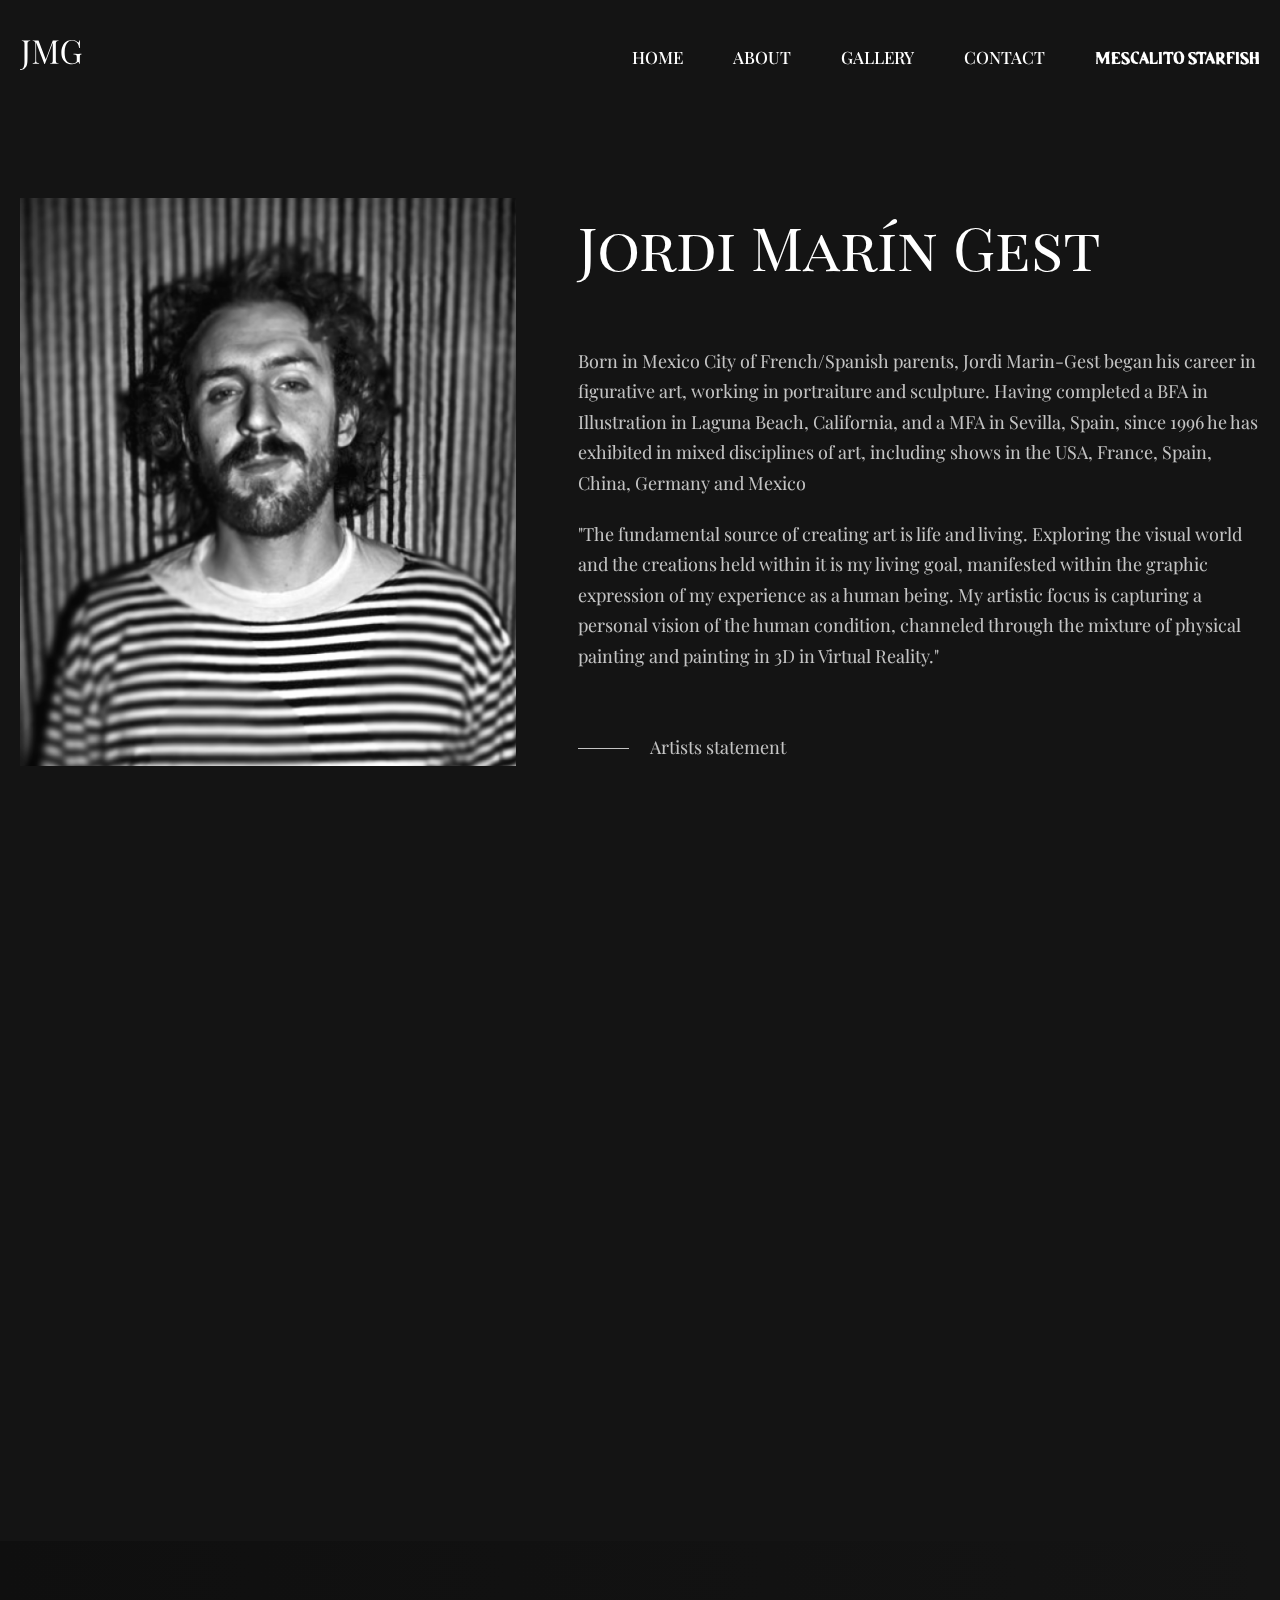
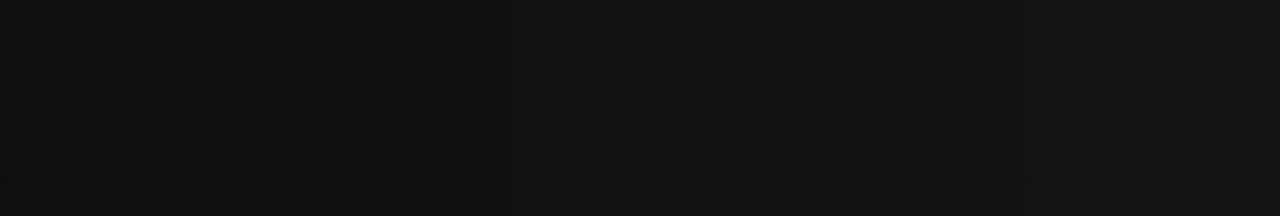
==== commit e12499c0: "fix header" ====
--- a/about.html
+++ b/about.html
@@ -29,40 +29,45 @@
           </div>
           <div class="header__menu">
             <ul class="menu">
-              <li>
-                <a href="index.html">
-                  home
-                </a>
-              </li>
-              <li>
-                <a href="about.html">
-                  about
-                </a>
-              </li>
-              <li>
-                <a href="gallery.html">
-                  GALLERY
-                </a>
-              </li>
-              <li>
-                <a href="#contact">
-                  contact
-                </a>
-              </li>
+                <li>
+                    <a href="index.html">
+                        home
+                    </a>
+                </li>
+                <li>
+                    <a href="about.html">
+                        about
+                    </a>
+                </li>
+                <li>
+                    <a href="gallery.html">
+                        GALLERY
+                    </a>
+                </li>
+                <li>
+                    <a href="#contact">
+                        contact
+                    </a>
+                </li>
+                <li class="mescalito">
+                    <a href="#">
+                        Mescalito Starfish
+                    </a>
+                </li>
             </ul>
             <ul class="socials">
-              <li>
-                <a href="https://www.facebook.com/profile.php?id=100067167840448">
-                  <img src="img/svg/facebook.svg" alt="">
-                </a>
-              </li>
-              <li>
-                <a href="https://www.instagram.com/jordimaringest/?hl=en">
-                  <img src="img/svg/instagram.svg" alt="">
-                </a>
-              </li>
+                <li>
+                    <a href="https://www.facebook.com/profile.php?id=100067167840448">
+                        <img src="img/svg/facebook.svg" alt="">
+                    </a>
+                </li>
+                <li>
+                    <a href="https://www.instagram.com/jordimaringest/?hl=en">
+                        <img src="img/svg/instagram.svg" alt="">
+                    </a>
+                </li>
             </ul>
-          </div>
+        </div>
         </div>
       </div>
     </header>
--- a/css/style.css
+++ b/css/style.css
@@ -1 +1 @@
-@import url("https://fonts.googleapis.com/css2?family=Playfair+Display+SC:wght@400;700&family=Playfair+Display:wght@400;500&display=swap");html{-webkit-box-sizing:border-box;box-sizing:border-box}*,:after,:before{-webkit-box-sizing:inherit;box-sizing:inherit}body,html{height:100%}a{text-decoration:none;color:inherit}a:hover{color:inherit}button:focus,input:focus{outline:transparent}li{margin:0;padding:0;list-style:none}h1,h2,h3,h4,h5,h6,li,ol,p,ul{margin:0;padding:0}body{margin:0;padding:0;position:relative;overflow-x:hidden;min-width:320px;max-width:100vw;cursor:default;font-weight:400;background:#141414;font-family:"Playfair Display",serif}.main{-webkit-box-flex:1;-ms-flex:1 1 auto;flex:1 1 auto}.pagewrapper{min-height:100%;display:-webkit-box;display:-ms-flexbox;display:flex;-webkit-box-orient:vertical;-webkit-box-direction:normal;-ms-flex-direction:column;flex-direction:column;position:relative;overflow:hidden}.container{padding:0 20px;max-width:1460px;width:100%;margin:0 auto}@media (max-width:1200px){.container{max-width:1140px}}@media (max-width:992px){.container{max-width:960px}}@media (max-width:768px){.container{max-width:720px}}@media (max-width:576px){.container{padding:0 12px;max-width:540px}}.heroscreen{width:100%;height:100vh;background-attachment:fixed;background-position:center;background-size:cover}.heroscreen img{width:100%;height:100%}.about{padding:90px 0 130px;background-attachment:fixed;background-position:center;background-size:cover}.about__inner{text-align:center}.about__inner-photo{width:270px;height:270px;overflow:hidden;margin:0 auto 56px}.about__inner-photo img{width:100%;height:100%;-o-object-fit:cover;object-fit:cover;-o-object-position:center;object-position:center}.about__inner-title h2{color:#FFF;font-size:26px;font-style:normal;font-weight:500;line-height:170%;text-transform:uppercase;margin-bottom:25px}.about__inner-content{max-width:1010px;text-align:center;margin:0 auto 40px}.about__inner-content p{color:#FFF;font-size:18px;font-style:normal;font-weight:400;line-height:170%;margin-bottom:20px}.about__inner-btn a{display:-webkit-inline-box;display:-ms-inline-flexbox;display:inline-flex;-webkit-box-align:center;-ms-flex-align:center;align-items:center;-webkit-box-pack:center;-ms-flex-pack:center;justify-content:center;padding:12px 164px;color:#141414;font-size:18px;font-style:normal;font-weight:600;line-height:170%;text-transform:capitalize;border-radius:5px;background:#FFF;-webkit-transition:0.3s;transition:0.3s}.about__inner-btn a:hover{-webkit-transform:translateY(-6px);transform:translateY(-6px);letter-spacing:1px;background:#141414;color:#fff}.gallery{background:#141414;padding:100px 0 130px}.gallery__inner{text-align:center}.gallery__inner-title h2{color:#FFF;font-family:"Playfair Display SC",serif;font-size:40px;font-style:normal;line-height:normal;margin-bottom:70px}.gallery__inner-photo{width:410px;height:410px;overflow:hidden;border-radius:50%;margin:0 auto}.gallery__inner-photo a{display:block;-webkit-transition:0.3s;transition:0.3s}.gallery__inner-photo a:hover{-webkit-filter:brightness(60%);filter:brightness(60%)}.gallery__inner-photo img{width:100%;height:100%;-o-object-fit:cover;object-fit:cover}.contact{padding:96px 0 186px;background-attachment:fixed;background-position:center;background-size:cover}.contact__inner{width:480px;margin-left:100px}.contact__inner-title h2{color:#FFF;font-family:"Playfair Display SC",serif;font-size:40px;font-style:normal;line-height:normal;margin-bottom:40px}.contact__inner-descr{margin-bottom:40px}.contact__inner-descr p{color:#FFF;font-size:17px;font-style:normal;line-height:170%}.contact__inner-descr a{color:#C9C9C9;font-size:18px;font-style:normal;line-height:170%;-webkit-transition:0.3s;transition:0.3s}.contact__inner-descr a:hover{-webkit-filter:brightness(150%);filter:brightness(150%)}.contact__inner-form{width:100%}.contact__inner-form form{width:100%;-webkit-box-pack:justify;-ms-flex-pack:justify;justify-content:space-between;display:-webkit-box;display:-ms-flexbox;display:flex;-ms-flex-wrap:wrap;flex-wrap:wrap}.inputfield{width:49%;margin-bottom:20px}.inputfield input{width:100%;padding:15px;border-radius:5px;border:1px solid #FFF;color:#FFF;font-size:18px;font-style:normal;line-height:170%;background:transparent}.inputfield input::-webkit-input-placeholder{color:#FFF;-webkit-transition:0.3s;transition:0.3s}.inputfield input::-moz-placeholder{color:#FFF;-moz-transition:0.3s;transition:0.3s}.inputfield input:-ms-input-placeholder{color:#FFF;-ms-transition:0.3s;transition:0.3s}.inputfield input::-ms-input-placeholder{color:#FFF;-ms-transition:0.3s;transition:0.3s}.inputfield input::placeholder{color:#FFF;-webkit-transition:0.3s;transition:0.3s}.inputfield input:focus::-webkit-input-placeholder{opacity:0}.inputfield input:focus::-moz-placeholder{opacity:0}.inputfield input:focus:-ms-input-placeholder{opacity:0}.inputfield input:focus::-ms-input-placeholder{opacity:0}.inputfield input:focus::placeholder{opacity:0}.inputfield-message{margin-bottom:35px;width:100%}.inputfield-message textarea{width:100%;height:156px;resize:none;padding:15px;background:transparent;border-radius:5px;border:1px solid #FFF;color:#FFF}.inputfield-message textarea::-webkit-input-placeholder{color:#FFF;-webkit-transition:0.3s;transition:0.3s}.inputfield-message textarea::-moz-placeholder{color:#FFF;-moz-transition:0.3s;transition:0.3s}.inputfield-message textarea:-ms-input-placeholder{color:#FFF;-ms-transition:0.3s;transition:0.3s}.inputfield-message textarea::-ms-input-placeholder{color:#FFF;-ms-transition:0.3s;transition:0.3s}.inputfield-message textarea::placeholder{color:#FFF;-webkit-transition:0.3s;transition:0.3s}.inputfield-message textarea:focus::-webkit-input-placeholder{opacity:0}.inputfield-message textarea:focus::-moz-placeholder{opacity:0}.inputfield-message textarea:focus:-ms-input-placeholder{opacity:0}.inputfield-message textarea:focus::-ms-input-placeholder{opacity:0}.inputfield-message textarea:focus::placeholder{opacity:0}.formbtn{width:100%;height:55px;display:-webkit-box;display:-ms-flexbox;display:flex;-webkit-box-align:center;-ms-flex-align:center;align-items:center;-webkit-box-pack:center;-ms-flex-pack:center;justify-content:center;border-radius:5px;border:1px solid #FFF;color:#FFF;font-size:18px;font-style:normal;font-weight:600;line-height:170%;outline:none;background:transparent;-webkit-transition:0.3s;transition:0.3s}.formbtn:hover{-webkit-transform:translateY(-8px);transform:translateY(-8px);letter-spacing:2px;background:#fff;color:#141414}@media (max-width:992.8px){.contact{background-position:80%,0%;padding:80px 0 100px;position:relative}.contact:after{content:"";position:absolute;top:0;left:0;height:100%;width:100%;background:linear-gradient(89deg,#0F0F0F 0%,rgba(20,20,20,0) 100%)}.contact__inner{position:relative;z-index:2}.contact__inner-title h2{font-size:38px}.gallery__inner-title h2{font-size:38px}.gallery__inner-photo{width:330px;height:330px}.gallery{padding:60px 0 100px}}@media (max-width:767.8px){.contact__inner{width:100%;margin:0}.gallery__inner-title h2{font-size:36px}.about__inner-content p{font-size:16px;margin-bottom:10px}.about{padding:85px 0 85px}.about__inner-photo{width:200px;height:200px;margin:0 auto 40px}}@media (max-width:575.8px){.contact{padding:55px 0 80px}.inputfield{width:100%}.inputfield-message{margin-bottom:25px}.contact__inner-title h2{font-size:30px;margin-bottom:30px}.gallery{padding:50px 0 80px}.gallery__inner-photo{width:293px;height:293px}.gallery__inner-title h2{font-size:30px;margin-bottom:75px}.about__inner-photo{width:168px;height:168px;margin:0 auto 30px}.about__inner-content p{font-size:15px}.about__inner-content{margin:0 auto 30px}.about__inner-title h2{font-size:24px;margin-bottom:20px}.about__inner-btn a{font-size:16px;font-weight:500;padding:10px;width:100%}}.gallerypage{padding:130px 0 175px}.gallerypage__title{margin-bottom:39px;text-align:center;padding:0 20px}.gallerypage__title h1{color:#FFF;font-family:"Playfair Display SC",serif;font-size:50px;font-style:normal;line-height:normal}.gallerypage__inner{display:-webkit-box;display:-ms-flexbox;display:flex;-webkit-box-align:center;-ms-flex-align:center;align-items:center;-ms-flex-wrap:wrap;flex-wrap:wrap;gap:31px}.gallerypage__item{width:calc(25% - 24px);border-radius:20px;overflow:hidden;max-height:331px;height:21vw}.gallerypage__item a{display:block;position:relative}.gallerypage__item span{position:absolute;cursor:pointer;top:0;left:0;background:rgba(0,0,0,0.7);color:#FFF;font-size:26px;font-style:normal;font-weight:600;line-height:normal;text-transform:uppercase;width:100%;height:100%;display:-webkit-box;display:-ms-flexbox;display:flex;-webkit-box-align:center;-ms-flex-align:center;align-items:center;-webkit-box-pack:center;-ms-flex-pack:center;justify-content:center;-webkit-transition:0.4s;transition:0.4s;z-index:-1;visibility:hidden;opacity:0}.gallerypage__item:hover span{z-index:1;visibility:visible;opacity:1}.gallerypage__item:hover img{-webkit-transform:scale(1.08);transform:scale(1.08)}.gallerypage__item img{width:100%;height:100%;-o-object-fit:cover;object-fit:cover;-webkit-transition:0.4s;transition:0.4s}.fancybox__button--close{border:1px solid #fff;border-radius:5px;width:50px;height:50px;top:40px;right:50px;position:absolute;-webkit-transition:0.3s;transition:0.3s}.fancybox__button--close:hover{background-color:rgba(255,255,255,0.1)}.fancybox__button--fullscreen,.fancybox__button--slideshow,.fancybox__button--thumbs,.fancybox__button--zoom,.fancybox__thumbs,.fancybox__toolbar__items--left{display:none}.fancybox__caption{padding:30px 10px 10px}.fancybox__caption h3{font-family:"Playfair Display SC",serif;color:#FFF;font-size:30px;font-style:normal;font-weight:400;line-height:normal;margin-bottom:18px}.fancybox__caption p{color:rgba(255,255,255,0.7);font-size:18px;font-style:normal;font-weight:400;line-height:170%}@media (max-width:1199.8px){.gallerypage__inner{gap:20px}.gallerypage__item{width:calc(25% - 15px)}}@media (max-width:991.8px){.gallerypage__item{width:calc(33% - 12px);height:29vw}.gallerypage{padding:120px 0 100px}.gallerypage__title{margin-bottom:25px}.gallerypage__title h1{font-size:38px}}@media (max-width:767.8px){.gallerypage__title h1{font-size:32px}.gallerypage__item{width:calc(50% - 10px);height:35vw}.gallerypage{padding:110px 0 80px}}@media (max-width:575.8px){.gallerypage__item{width:100%;height:90vw}}.aboutpage{padding:198px 0 100px}.aboutpage__inner{display:-webkit-box;display:-ms-flexbox;display:flex;gap:65px;-webkit-box-pack:justify;-ms-flex-pack:justify;justify-content:space-between;-ms-flex-wrap:wrap;flex-wrap:wrap;-webkit-box-align:center;-ms-flex-align:center;align-items:center}.aboutpage__inner-left{width:40%}.aboutpage__inner-left img{width:100%;background-size:cover}.aboutpage__mobile-title h2{display:none}.aboutpage__inner-right{width:55%}.aboutpage__inner-right h1{color:#FFF;font-family:"Playfair Display SC",serif;font-size:60px;font-style:normal;font-weight:400;line-height:normal;margin-bottom:60px}.aboutpage__inner-right p{color:rgba(255,255,255,0.75);font-size:18px;font-style:normal;line-height:170%;margin-bottom:20px}.aboutpage__inner-right span{margin-top:60px;color:rgba(255,255,255,0.75);font-size:18px;font-style:normal;display:block;line-height:170%}.aboutpage__inner-right span:before{content:"";display:inline-block;vertical-align:middle;width:51px;height:1px;margin-right:18px;background-color:rgba(255,255,255,0.75)}.aboutpage__inner-content li,.aboutpage__inner-content p{color:rgba(255,255,255,0.75);font-size:18px;font-style:normal;line-height:170%;margin-bottom:20px}@media (max-width:1399.8px){.aboutpage__inner{gap:40px}}@media (max-width:991.8px){.aboutpage{padding:150px 0 100px}.aboutpage__inner-right{width:100%;margin-bottom:20px}.aboutpage__inner-right h1{display:none}.aboutpage__inner-left{text-align:center;width:100%}.aboutpage__inner-left img{max-width:550px}.aboutpage__mobile-title h2{display:block;color:#FFF;font-family:"Playfair Display SC",serif;font-size:50px;text-align:center;font-style:normal;font-weight:400;line-height:normal;margin-bottom:50px}}@media (max-width:767.8px){.aboutpage{padding:130px 0 100px}.aboutpage__inner-right p{font-size:16px;margin-bottom:15px}.aboutpage__inner-content li,.aboutpage__inner-content p{font-size:16px;margin-bottom:15px}.aboutpage__inner-right span{margin-top:30px}.aboutpage__mobile-title h2{font-size:30px;margin-bottom:40px}}.header{position:fixed;z-index:5;width:100%;padding:40px 0;top:0;left:0;-webkit-transition:0.4s;transition:0.4s}.header.change-bg{background-color:rgba(0,0,0,0.9)}.header__inner{display:-webkit-box;display:-ms-flexbox;display:flex;-webkit-box-align:center;-ms-flex-align:center;align-items:center;-webkit-box-pack:justify;-ms-flex-pack:justify;justify-content:space-between}.header__logo a{display:block}.header__logo a img{height:30px;background-size:cover}.header__burger{background:#FFF;width:50px;height:50px;cursor:pointer;position:relative;z-index:99}button.burger{display:inline-block;padding:15px 10px;width:30px;height:19px;border:none;background:transparent;position:absolute;cursor:pointer;padding:0;top:50%;left:50%;-webkit-transform:translate(-50%,-50%);transform:translate(-50%,-50%)}button.burger:focus{outline:none}button.burger.burger2 span,button.burger.burger2:after,button.burger.burger2:before{width:100%;height:3px;position:absolute;display:block;background:#141414;right:0}button.burger.burger2:after,button.burger.burger2:before{content:"";-webkit-transition:0.3s width 0.4s;transition:0.3s width 0.4s}button.burger.burger2:after{top:0px;left:0px;margin-top:0px}button.burger.burger2:before{bottom:0px;right:0px;margin-bottom:0px}button.burger.burger2 span{top:50%;margin-top:-2px;-webkit-transition:-webkit-transform 0.3s;transition:-webkit-transform 0.3s;transition:transform 0.3s;transition:transform 0.3s,-webkit-transform 0.3s}button.burger.burger2 span:before{content:"";background:#141414;width:100%;height:3px;position:absolute;left:0px;-webkit-transition:-webkit-transform 0.3s;transition:-webkit-transform 0.3s;transition:transform 0.3s;transition:transform 0.3s,-webkit-transform 0.3s}button.burger.burger2.on:after{-webkit-transition:all 0.2s;transition:all 0.2s;width:0%;left:0px}button.burger.burger2.on:before{-webkit-transition:all 0.2s;transition:all 0.2s;width:0%;right:0px}button.burger.burger2.on span{-webkit-transform:rotate(45deg);transform:rotate(45deg);-webkit-transition:0.3s -webkit-transform 0.4s;transition:0.3s -webkit-transform 0.4s;transition:0.3s transform 0.4s;transition:0.3s transform 0.4s,0.3s -webkit-transform 0.4s}button.burger.burger2.on span:before{-webkit-transform:rotate(-90deg);transform:rotate(-90deg);-webkit-transition:0.3s -webkit-transform 0.4s;transition:0.3s -webkit-transform 0.4s;transition:0.3s transform 0.4s;transition:0.3s transform 0.4s,0.3s -webkit-transform 0.4s}.header__menu{position:fixed;display:-webkit-box;display:-ms-flexbox;display:flex;-webkit-box-orient:vertical;-webkit-box-direction:normal;-ms-flex-direction:column;flex-direction:column;text-align:center;-webkit-box-align:center;-ms-flex-align:center;align-items:center;-webkit-box-pack:center;-ms-flex-pack:center;justify-content:center;top:0;left:0;width:100%;height:100vh;height:100%;background:rgba(20,20,20,0.98);-webkit-transition:0.5s 0.5s;transition:0.5s 0.5s;visibility:hidden;z-index:-1;opacity:0;overflow:auto}.header__menu-wrapper{min-height:100%}.header__menu .menu li{color:#FFF;font-size:35px;font-style:normal;line-height:normal;margin-bottom:45px;opacity:0;font-family:"Playfair Display SC",serif;-webkit-transition:0.4s;transition:0.4s}.header__menu .menu li a{-webkit-transition:0.4s;transition:0.4s}.header__menu .menu li a:hover{opacity:0.6}.header__menu .socials{display:-webkit-box;display:-ms-flexbox;display:flex;-webkit-box-pack:center;-ms-flex-pack:center;justify-content:center;margin-top:35px;-webkit-transition:0.4s;transition:0.4s;opacity:0}.header__menu .socials img{width:35px;height:35px;background-size:cover}.header__menu .socials a{-webkit-filter:brightness(50%);filter:brightness(50%);-webkit-transition:0.3s;transition:0.3s}.header__menu .socials a:hover{-webkit-filter:brightness(100%);filter:brightness(100%)}.header__menu .socials li+li{margin-left:35px}.header__menu.show{opacity:1;visibility:visible;z-index:1;-webkit-transition:0.5s;transition:0.5s}.header__menu.show .menu li{opacity:1}.header__menu.show .menu li:first-child{-webkit-transition:0.8s 0.4s;transition:0.8s 0.4s}.header__menu.show .menu li:nth-child(2){-webkit-transition:0.8s 0.6s;transition:0.8s 0.6s}.header__menu.show .menu li:nth-child(3){-webkit-transition:0.8s 0.8s;transition:0.8s 0.8s}.header__menu.show .menu li:nth-child(4){-webkit-transition:0.8s 1s;transition:0.8s 1s}.header__menu.show .socials{opacity:1;-webkit-transition:0.8s 1.2s;transition:0.8s 1.2s}@media (max-width:991.8px){.header__logo a img{height:25px}}@media (max-width:767.8px){.header__menu .menu li{font-size:25px}.header{padding:30px 0}.header__burger{width:40px;height:40px}button.burger{width:24px;height:19px}}@media (max-width:374.8px){.header__logo a img{height:26px}}.footer{padding:65px 0 68px;background:-webkit-gradient(linear,left top,right top,from(#0F0F0F),to(rgba(20,20,20,0)));background:linear-gradient(90deg,#0F0F0F 0%,rgba(20,20,20,0) 100%)}.footer__inner{display:-webkit-box;display:-ms-flexbox;display:flex;-webkit-box-align:center;-ms-flex-align:center;align-items:center;-webkit-box-pack:justify;-ms-flex-pack:justify;justify-content:space-between}.footer__logo{height:30px;margin-bottom:25px}.footer__logo img{height:100%;background-size:cover}.footer__copy{margin-bottom:25px}.footer__copy p{color:#FFF;font-family:"Playfair Display SC",serif;font-size:14px;font-style:normal;line-height:170%}.footer__social ul{display:-webkit-box;display:-ms-flexbox;display:flex;-webkit-box-align:center;-ms-flex-align:center;align-items:center}.footer__social img{width:35px;height:35px;background-size:cover}.footer__social li+li{margin-left:35px}.footer__social li a{display:block;-webkit-transition:0.3s;transition:0.3s}.footer__social li a:hover{opacity:0.7}.footer__menu ul{display:-webkit-box;display:-ms-flexbox;display:flex;-webkit-box-align:center;-ms-flex-align:center;align-items:center}.footer__menu li a{color:#FFF;font-size:18px;font-style:normal;line-height:normal;text-transform:uppercase;-webkit-transition:0.3s;transition:0.3s}.footer__menu li a:hover{opacity:0.7}.footer__menu li+li{margin-left:60px}.footer__logo-mobile{display:none}@media (max-width:991.8px){.footer__logo-mobile{display:block;margin-bottom:65px}.footer__logo-mobile a{display:block;height:30px}.footer__logo-mobile a img{height:100%;background-size:cover}.footer__inner{-ms-flex-wrap:wrap;flex-wrap:wrap}.footer__logo{display:none}.footer__left{-webkit-box-ordinal-group:3;-ms-flex-order:2;order:2;width:100%;display:-webkit-box;display:-ms-flexbox;display:flex;-ms-flex-wrap:wrap;flex-wrap:wrap}.footer__social{-webkit-box-ordinal-group:2;-ms-flex-order:1;order:1;width:100%;margin-bottom:65px}.footer__copy{-webkit-box-ordinal-group:3;-ms-flex-order:2;order:2;width:100%}.footer__right{-webkit-box-ordinal-group:2;-ms-flex-order:1;order:1;width:100%;margin-bottom:65px}.footer{padding:50px 0 40px}}@media (max-width:575.8px){.footer{padding:50px 0 15px}.footer__logo-mobile a{height:30px;text-align:center}.footer__social ul{width:100%;-webkit-box-pack:center;-ms-flex-pack:center;justify-content:center}.footer__copy p{text-align:center}.footer__menu ul{-ms-flex-wrap:wrap;flex-wrap:wrap}.footer__menu ul li{width:100%;text-align:center}.footer__menu ul li+li{margin:20px 0 0}}+@import url("https://fonts.googleapis.com/css2?family=Playfair+Display+SC:wght@400;500;600;700&family=Playfair+Display:wght@400;500;600&display=swap");@font-face{font-family:"MescalitoStarfish";src:url("../fonts/MescalitoStarfish-Regular.otf");src:url("../fonts/MescalitoStarfish-Regular.woff") format("woff"),url("../fonts/MescalitoStarfish-Regular.woff2") format("woff2");font-weight:normal;font-style:normal}html{-webkit-box-sizing:border-box;box-sizing:border-box}*,:after,:before{-webkit-box-sizing:inherit;box-sizing:inherit}body,html{height:100%}a{text-decoration:none;color:inherit}a:hover{color:inherit}button:focus,input:focus{outline:transparent}li{margin:0;padding:0;list-style:none}h1,h2,h3,h4,h5,h6,li,ol,p,ul{margin:0;padding:0}body{margin:0;padding:0;position:relative;overflow-x:hidden;min-width:320px;max-width:100vw;cursor:default;font-weight:400;background:#141414;font-family:"Playfair Display",serif}.main{-webkit-box-flex:1;-ms-flex:1 1 auto;flex:1 1 auto}.pagewrapper{min-height:100%;display:-webkit-box;display:-ms-flexbox;display:flex;-webkit-box-orient:vertical;-webkit-box-direction:normal;-ms-flex-direction:column;flex-direction:column;position:relative;overflow:hidden}.container{padding:0 20px;max-width:1460px;width:100%;margin:0 auto}@media (max-width:1200px){.container{max-width:1140px}}@media (max-width:992px){.container{max-width:960px}}@media (max-width:768px){.container{max-width:720px}}@media (max-width:576px){.container{padding:0 12px;max-width:540px}}.heroscreen{width:100%;height:100vh;background-attachment:fixed;background-position:center;background-size:cover}.heroscreen img{width:100%;height:100%}.about{padding:90px 0 130px;background-attachment:fixed;background-position:center;background-size:cover}.about__inner{text-align:center}.about__inner-photo{width:270px;height:270px;overflow:hidden;margin:0 auto 56px}.about__inner-photo img{width:100%;height:100%;-o-object-fit:cover;object-fit:cover;-o-object-position:center;object-position:center}.about__inner-title h2{color:#FFF;font-size:26px;font-style:normal;font-weight:500;line-height:170%;text-transform:uppercase;margin-bottom:25px}.about__inner-content{max-width:1010px;text-align:center;margin:0 auto 40px}.about__inner-content p{color:#FFF;font-size:18px;font-style:normal;font-weight:400;line-height:170%;margin-bottom:20px}.about__inner-btn a{display:-webkit-inline-box;display:-ms-inline-flexbox;display:inline-flex;-webkit-box-align:center;-ms-flex-align:center;align-items:center;-webkit-box-pack:center;-ms-flex-pack:center;justify-content:center;padding:12px 164px;color:#141414;font-size:18px;font-style:normal;font-weight:600;line-height:170%;text-transform:capitalize;border-radius:5px;background:#FFF;-webkit-transition:0.3s;transition:0.3s}.about__inner-btn a:hover{-webkit-transform:translateY(-6px);transform:translateY(-6px);letter-spacing:1px;background:#141414;color:#fff}.gallery{background:#141414;padding:100px 0 130px}.gallery__inner{text-align:center}.gallery__inner-title h2{color:#FFF;font-family:"Playfair Display SC",serif;font-size:40px;font-style:normal;line-height:normal;margin-bottom:70px;font-weight:400}.gallery__inner-photo{width:410px;height:410px;overflow:hidden;border-radius:50%;margin:0 auto}.gallery__inner-photo a{display:block;-webkit-transition:0.3s;transition:0.3s}.gallery__inner-photo a:hover{-webkit-filter:brightness(60%);filter:brightness(60%)}.gallery__inner-photo img{width:100%;height:100%;-o-object-fit:cover;object-fit:cover}.contact{padding:96px 0 186px;background-attachment:fixed;background-position:center;background-size:cover}.contact__inner{width:480px;margin-left:100px}.contact__inner-title h2{color:#FFF;font-family:"Playfair Display SC",serif;font-size:40px;font-style:normal;line-height:normal;margin-bottom:40px;font-weight:400}.contact__inner-descr{margin-bottom:40px}.contact__inner-descr p{color:#FFF;font-size:17px;font-style:normal;line-height:170%}.contact__inner-descr a{color:#C9C9C9;font-size:18px;font-style:normal;line-height:170%;-webkit-transition:0.3s;transition:0.3s}.contact__inner-descr a:hover{-webkit-filter:brightness(150%);filter:brightness(150%)}.contact__inner-form{width:100%}.contact__inner-form form{width:100%;-webkit-box-pack:justify;-ms-flex-pack:justify;justify-content:space-between;display:-webkit-box;display:-ms-flexbox;display:flex;-ms-flex-wrap:wrap;flex-wrap:wrap}.inputfield{width:49%;margin-bottom:20px}.inputfield input{width:100%;padding:15px;border-radius:5px;border:1px solid #FFF;color:#FFF;font-size:18px;font-style:normal;line-height:170%;background:transparent}.inputfield input::-webkit-input-placeholder{color:#FFF;-webkit-transition:0.3s;transition:0.3s}.inputfield input::-moz-placeholder{color:#FFF;-moz-transition:0.3s;transition:0.3s}.inputfield input:-ms-input-placeholder{color:#FFF;-ms-transition:0.3s;transition:0.3s}.inputfield input::-ms-input-placeholder{color:#FFF;-ms-transition:0.3s;transition:0.3s}.inputfield input::placeholder{color:#FFF;-webkit-transition:0.3s;transition:0.3s}.inputfield input:focus::-webkit-input-placeholder{opacity:0}.inputfield input:focus::-moz-placeholder{opacity:0}.inputfield input:focus:-ms-input-placeholder{opacity:0}.inputfield input:focus::-ms-input-placeholder{opacity:0}.inputfield input:focus::placeholder{opacity:0}.inputfield-message{margin-bottom:35px;width:100%}.inputfield-message textarea{width:100%;height:156px;resize:none;padding:15px;background:transparent;border-radius:5px;border:1px solid #FFF;color:#FFF}.inputfield-message textarea::-webkit-input-placeholder{color:#FFF;-webkit-transition:0.3s;transition:0.3s}.inputfield-message textarea::-moz-placeholder{color:#FFF;-moz-transition:0.3s;transition:0.3s}.inputfield-message textarea:-ms-input-placeholder{color:#FFF;-ms-transition:0.3s;transition:0.3s}.inputfield-message textarea::-ms-input-placeholder{color:#FFF;-ms-transition:0.3s;transition:0.3s}.inputfield-message textarea::placeholder{color:#FFF;-webkit-transition:0.3s;transition:0.3s}.inputfield-message textarea:focus::-webkit-input-placeholder{opacity:0}.inputfield-message textarea:focus::-moz-placeholder{opacity:0}.inputfield-message textarea:focus:-ms-input-placeholder{opacity:0}.inputfield-message textarea:focus::-ms-input-placeholder{opacity:0}.inputfield-message textarea:focus::placeholder{opacity:0}.formbtn{width:100%;height:55px;display:-webkit-box;display:-ms-flexbox;display:flex;-webkit-box-align:center;-ms-flex-align:center;align-items:center;-webkit-box-pack:center;-ms-flex-pack:center;justify-content:center;border-radius:5px;border:1px solid #FFF;color:#FFF;font-size:18px;font-style:normal;font-weight:600;line-height:170%;outline:none;background:transparent;-webkit-transition:0.3s;transition:0.3s}.formbtn:hover{-webkit-transform:translateY(-8px);transform:translateY(-8px);letter-spacing:2px;background:#fff;color:#141414}@media (max-width:992.8px){.contact{background-position:80%,0%;padding:80px 0 100px;position:relative}.contact:after{content:"";position:absolute;top:0;left:0;height:100%;width:100%;background:linear-gradient(89deg,#0F0F0F 0%,rgba(20,20,20,0) 100%)}.contact__inner{position:relative;z-index:2}.contact__inner-title h2{font-size:38px}.gallery__inner-title h2{font-size:38px}.gallery__inner-photo{width:330px;height:330px}.gallery{padding:60px 0 100px}}@media (max-width:767.8px){.contact__inner{width:100%;margin:0}.gallery__inner-title h2{font-size:36px}.about__inner-content p{font-size:16px;margin-bottom:10px}.about{padding:85px 0 85px}.about__inner-photo{width:200px;height:200px;margin:0 auto 40px}}@media (max-width:575.8px){.contact{padding:55px 0 80px}.inputfield{width:100%}.inputfield-message{margin-bottom:25px}.contact__inner-title h2{font-size:30px;margin-bottom:30px}.gallery{padding:50px 0 80px}.gallery__inner-photo{width:293px;height:293px}.gallery__inner-title h2{font-size:30px;margin-bottom:75px}.about__inner-photo{width:168px;height:168px;margin:0 auto 30px}.about__inner-content p{font-size:15px}.about__inner-content{margin:0 auto 30px}.about__inner-title h2{font-size:24px;margin-bottom:20px}.about__inner-btn a{font-size:16px;font-weight:500;padding:10px;width:100%}}.gallerypage{padding:130px 0 175px}.gallerypage__title{margin-bottom:39px;text-align:center;padding:0 20px}.gallerypage__title h1{color:#FFF;font-family:"Playfair Display SC",serif;font-size:50px;font-weight:400;font-style:normal;line-height:normal}.gallerypage__inner{display:-webkit-box;display:-ms-flexbox;display:flex;-webkit-box-align:center;-ms-flex-align:center;align-items:center;-ms-flex-wrap:wrap;flex-wrap:wrap;gap:31px}.gallerypage__item{width:calc(25% - 24px);border-radius:20px;overflow:hidden;max-height:331px;height:21vw}.gallerypage__item a{display:block;position:relative}.gallerypage__item span{position:absolute;cursor:pointer;top:0;left:0;background:rgba(0,0,0,0.7);color:#FFF;font-size:26px;font-style:normal;font-weight:600;line-height:normal;text-transform:uppercase;width:100%;height:100%;display:-webkit-box;display:-ms-flexbox;display:flex;-webkit-box-align:center;-ms-flex-align:center;align-items:center;-webkit-box-pack:center;-ms-flex-pack:center;justify-content:center;-webkit-transition:0.4s;transition:0.4s;z-index:-1;visibility:hidden;opacity:0}.gallerypage__item:hover span{z-index:1;visibility:visible;opacity:1}.gallerypage__item:hover img{-webkit-transform:scale(1.08);transform:scale(1.08)}.gallerypage__item img{width:100%;height:100%;-o-object-fit:cover;object-fit:cover;-webkit-transition:0.4s;transition:0.4s}.fancybox__button--close{border:1px solid #fff;border-radius:5px;width:50px;height:50px;top:45px;right:50px;position:absolute;-webkit-transition:0.3s;transition:0.3s}.fancybox__button--close:hover{background-color:rgba(255,255,255,0.1)}.fancybox__container:after{content:"";position:absolute;background-image:url(../img/svg/logo_short.svg);height:30px;width:63px;background-size:cover;left:55px;top:45px}@media (min-width:1024px){.fancybox__slide{padding:100px 100px 20px 100px}}.fancybox__button--fullscreen,.fancybox__button--slideshow,.fancybox__button--thumbs,.fancybox__button--zoom,.fancybox__thumbs,.fancybox__toolbar__items--left{display:none}.fancybox__caption{padding:30px 10px 10px}.fancybox__caption h3{font-family:"Playfair Display SC",serif;color:#FFF;font-size:27px;font-style:normal;font-weight:400;line-height:normal;margin-bottom:8px}.fancybox__caption p{color:rgba(255,255,255,0.7);font-size:17px;font-style:normal;font-weight:400;line-height:170%}.fancybox__backdrop{background:rgba(0,0,0,0.7);-webkit-backdrop-filter:blur(4.7350001335px);backdrop-filter:blur(4.7350001335px)}@media (max-width:1199.8px){.fancybox__button--close{width:35px;height:35px;top:40px}.fancybox__container:after{left:55px;top:40px}.gallerypage__inner{gap:20px}.gallerypage__item{width:calc(25% - 15px)}}@media (max-width:991.8px){.fancybox__container:after{left:55px;top:25px}.fancybox__caption{padding:10px 10px 10px}.fancybox__caption h3{margin-bottom:10px}.fancybox__button--close{top:25px}.gallerypage__item{width:calc(33% - 12px);height:29vw}.gallerypage{padding:120px 0 100px}.gallerypage__title{margin-bottom:25px}.gallerypage__title h1{font-size:38px}}@media (max-width:767.8px){.fancybox__slide{padding:70px 8px 8px 8px}.fancybox__button--close{top:25px;right:20px}.fancybox__container:after{left:20px;top:25px}.gallerypage__title h1{font-size:32px}.gallerypage__item{width:calc(50% - 10px);height:35vw}.gallerypage{padding:110px 0 80px}}@media (max-width:575.8px){.gallerypage__item{width:100%;height:90vw}}.aboutpage{padding:198px 0 100px}.aboutpage__inner{display:-webkit-box;display:-ms-flexbox;display:flex;gap:65px;-webkit-box-pack:justify;-ms-flex-pack:justify;justify-content:space-between;-ms-flex-wrap:wrap;flex-wrap:wrap;-webkit-box-align:center;-ms-flex-align:center;align-items:center}.aboutpage__inner-left{width:40%}.aboutpage__inner-left img{width:100%;background-size:cover}.aboutpage__mobile-title h2{display:none}.aboutpage__inner-right{width:55%}.aboutpage__inner-right h1{color:#FFF;font-family:"Playfair Display SC",serif;font-size:60px;font-style:normal;font-weight:400;line-height:normal;margin-bottom:60px}.aboutpage__inner-right p{color:rgba(255,255,255,0.75);font-size:18px;font-style:normal;line-height:170%;margin-bottom:20px}.aboutpage__inner-right span{margin-top:60px;color:rgba(255,255,255,0.75);font-size:18px;font-style:normal;display:block;line-height:170%}.aboutpage__inner-right span:before{content:"";display:inline-block;vertical-align:middle;width:51px;height:1px;margin-right:18px;background-color:rgba(255,255,255,0.75)}.aboutpage__inner-content li,.aboutpage__inner-content p{color:rgba(255,255,255,0.75);font-size:18px;font-style:normal;line-height:170%;margin-bottom:20px}@media (max-width:1399.8px){.aboutpage__inner{gap:40px}}@media (max-width:991.8px){.aboutpage{padding:150px 0 100px}.aboutpage__inner-right{width:100%;margin-bottom:20px}.aboutpage__inner-right h1{display:none}.aboutpage__inner-left{text-align:center;width:100%}.aboutpage__inner-left img{max-width:550px}.aboutpage__mobile-title h2{display:block;color:#FFF;font-family:"Playfair Display SC",serif;font-size:50px;text-align:center;font-style:normal;font-weight:400;line-height:normal;margin-bottom:50px}}@media (max-width:767.8px){.aboutpage{padding:130px 0 100px}.aboutpage__inner-right p{font-size:16px;margin-bottom:15px}.aboutpage__inner-content li,.aboutpage__inner-content p{font-size:16px;margin-bottom:15px}.aboutpage__inner-right span{margin-top:30px}.aboutpage__mobile-title h2{font-size:30px;margin-bottom:40px}}.header{position:fixed;z-index:5;width:100%;padding:40px 0;top:0;left:0;-webkit-transition:0.4s;transition:0.4s}.header.change-bg{background-color:rgba(0,0,0,0.9)}.header__inner{display:-webkit-box;display:-ms-flexbox;display:flex;-webkit-box-align:center;-ms-flex-align:center;align-items:center;-webkit-box-pack:justify;-ms-flex-pack:justify;justify-content:space-between}.header__logo{position:relative;z-index:99}.header__logo a{display:block}.header__logo a img{height:30px;background-size:cover}.header__burger{background:#FFF;width:50px;height:50px;cursor:pointer;position:relative;z-index:99;display:none}button.burger{display:inline-block;padding:15px 10px;width:30px;height:19px;border:none;background:transparent;position:absolute;cursor:pointer;padding:0;top:50%;left:50%;-webkit-transform:translate(-50%,-50%);transform:translate(-50%,-50%)}button.burger:focus{outline:none}button.burger.burger2 span,button.burger.burger2:after,button.burger.burger2:before{width:100%;height:3px;position:absolute;display:block;background:#141414;right:0}button.burger.burger2:after,button.burger.burger2:before{content:"";-webkit-transition:0.3s width 0.4s;transition:0.3s width 0.4s}button.burger.burger2:after{top:0px;left:0px;margin-top:0px}button.burger.burger2:before{bottom:0px;right:0px;margin-bottom:0px}button.burger.burger2 span{top:50%;margin-top:-2px;-webkit-transition:-webkit-transform 0.3s;transition:-webkit-transform 0.3s;transition:transform 0.3s;transition:transform 0.3s,-webkit-transform 0.3s}button.burger.burger2 span:before{content:"";background:#141414;width:100%;height:3px;position:absolute;left:0px;-webkit-transition:-webkit-transform 0.3s;transition:-webkit-transform 0.3s;transition:transform 0.3s;transition:transform 0.3s,-webkit-transform 0.3s}button.burger.burger2.on:after{-webkit-transition:all 0.2s;transition:all 0.2s;width:0%;left:0px}button.burger.burger2.on:before{-webkit-transition:all 0.2s;transition:all 0.2s;width:0%;right:0px}button.burger.burger2.on span{-webkit-transform:rotate(45deg);transform:rotate(45deg);-webkit-transition:0.3s -webkit-transform 0.4s;transition:0.3s -webkit-transform 0.4s;transition:0.3s transform 0.4s;transition:0.3s transform 0.4s,0.3s -webkit-transform 0.4s}button.burger.burger2.on span:before{-webkit-transform:rotate(-90deg);transform:rotate(-90deg);-webkit-transition:0.3s -webkit-transform 0.4s;transition:0.3s -webkit-transform 0.4s;transition:0.3s transform 0.4s;transition:0.3s transform 0.4s,0.3s -webkit-transform 0.4s}.header__menu .menu{display:-webkit-box;display:-ms-flexbox;display:flex;-webkit-box-align:center;-ms-flex-align:center;align-items:center}.header__menu .menu li{color:#FFF;font-size:17px;font-style:normal;font-weight:500;line-height:170%;text-transform:uppercase}.header__menu .menu li+li{margin-left:50px}.header__menu .menu li.mescalito{font-family:"MescalitoStarfish";font-weight:900}.header__menu .menu li a{-webkit-transition:0.4s;transition:0.4s}.header__menu .menu li a:hover{opacity:0.6}.header__menu .socials{display:none}@media (max-width:991.8px){.header__menu{position:fixed;display:-webkit-box;display:-ms-flexbox;display:flex;-webkit-box-orient:vertical;-webkit-box-direction:normal;-ms-flex-direction:column;flex-direction:column;text-align:center;-webkit-box-align:center;-ms-flex-align:center;align-items:center;-webkit-box-pack:center;-ms-flex-pack:center;justify-content:center;top:0;left:0;width:100%;height:100vh;height:100%;background:rgba(20,20,20,0.98);-webkit-transition:0.5s 0.5s;transition:0.5s 0.5s;visibility:hidden;z-index:-1;opacity:0;overflow:auto}.header__menu-wrapper{min-height:100%}.header__menu .menu li{color:#FFF;font-size:35px;font-style:normal;line-height:normal;margin-bottom:45px;opacity:0;font-family:"Playfair Display SC",serif;-webkit-transition:0.4s;transition:0.4s}.header__menu .menu li a{-webkit-transition:0.4s;transition:0.4s}.header__menu .menu li a:hover{opacity:0.6}.header__menu .socials{display:-webkit-box;display:-ms-flexbox;display:flex;-webkit-box-pack:center;-ms-flex-pack:center;justify-content:center;margin-top:35px;-webkit-transition:0.4s;transition:0.4s;opacity:0}.header__menu .socials img{width:35px;height:35px;background-size:cover}.header__menu .socials a{-webkit-filter:brightness(50%);filter:brightness(50%);-webkit-transition:0.3s;transition:0.3s}.header__menu .socials a:hover{-webkit-filter:brightness(100%);filter:brightness(100%)}.header__menu .socials li+li{margin-left:35px}.header__menu.show{opacity:1;visibility:visible;z-index:1;-webkit-transition:0.5s;transition:0.5s}.header__menu.show .menu li{opacity:1}.header__menu.show .menu li:first-child{-webkit-transition:0.8s 0.4s;transition:0.8s 0.4s}.header__menu.show .menu li:nth-child(2){-webkit-transition:0.8s 0.6s;transition:0.8s 0.6s}.header__menu.show .menu li:nth-child(3){-webkit-transition:0.8s 0.8s;transition:0.8s 0.8s}.header__menu.show .menu li:nth-child(4){-webkit-transition:0.8s 1s;transition:0.8s 1s}.header__menu.show .socials{opacity:1;-webkit-transition:0.8s 1.2s;transition:0.8s 1.2s}.header__burger{display:block}.header__logo a img{height:25px}}@media (max-width:767.8px){.header__menu .menu li{font-size:25px}.header{padding:30px 0}.header__burger{width:40px;height:40px}button.burger{width:24px;height:19px}}@media (max-width:374.8px){.header__logo a img{height:26px}}.footer{padding:65px 0 68px;background:-webkit-gradient(linear,left top,right top,from(#0F0F0F),to(rgba(20,20,20,0)));background:linear-gradient(90deg,#0F0F0F 0%,rgba(20,20,20,0) 100%)}.footer__inner{display:-webkit-box;display:-ms-flexbox;display:flex;-webkit-box-align:center;-ms-flex-align:center;align-items:center;-webkit-box-pack:justify;-ms-flex-pack:justify;justify-content:space-between}.footer__logo{height:30px;margin-bottom:25px}.footer__logo img{height:100%;background-size:cover}.footer__copy{margin-bottom:25px}.footer__copy p{color:#FFF;font-family:"Playfair Display SC",serif;font-size:14px;font-style:normal;line-height:170%}.footer__social ul{display:-webkit-box;display:-ms-flexbox;display:flex;-webkit-box-align:center;-ms-flex-align:center;align-items:center}.footer__social img{width:35px;height:35px;background-size:cover}.footer__social li+li{margin-left:35px}.footer__social li a{display:block;-webkit-transition:0.3s;transition:0.3s}.footer__social li a:hover{opacity:0.7}.footer__menu ul{display:-webkit-box;display:-ms-flexbox;display:flex;-webkit-box-align:center;-ms-flex-align:center;align-items:center}.footer__menu li a{color:#FFF;font-size:18px;font-style:normal;line-height:normal;text-transform:uppercase;-webkit-transition:0.3s;transition:0.3s}.footer__menu li a:hover{opacity:0.7}.footer__menu li+li{margin-left:60px}.footer__logo-mobile{display:none}@media (max-width:991.8px){.footer__logo-mobile{display:block;margin-bottom:65px}.footer__logo-mobile a{display:block;height:30px}.footer__logo-mobile a img{height:100%;background-size:cover}.footer__inner{-ms-flex-wrap:wrap;flex-wrap:wrap}.footer__logo{display:none}.footer__left{-webkit-box-ordinal-group:3;-ms-flex-order:2;order:2;width:100%;display:-webkit-box;display:-ms-flexbox;display:flex;-ms-flex-wrap:wrap;flex-wrap:wrap}.footer__social{-webkit-box-ordinal-group:2;-ms-flex-order:1;order:1;width:100%;margin-bottom:65px}.footer__copy{-webkit-box-ordinal-group:3;-ms-flex-order:2;order:2;width:100%}.footer__right{-webkit-box-ordinal-group:2;-ms-flex-order:1;order:1;width:100%;margin-bottom:65px}.footer{padding:50px 0 40px}}@media (max-width:575.8px){.footer{padding:50px 0 15px}.footer__logo-mobile a{height:30px;text-align:center}.footer__social ul{width:100%;-webkit-box-pack:center;-ms-flex-pack:center;justify-content:center}.footer__copy p{text-align:center}.footer__menu ul{-ms-flex-wrap:wrap;flex-wrap:wrap}.footer__menu ul li{width:100%;text-align:center}.footer__menu ul li+li{margin:20px 0 0}}